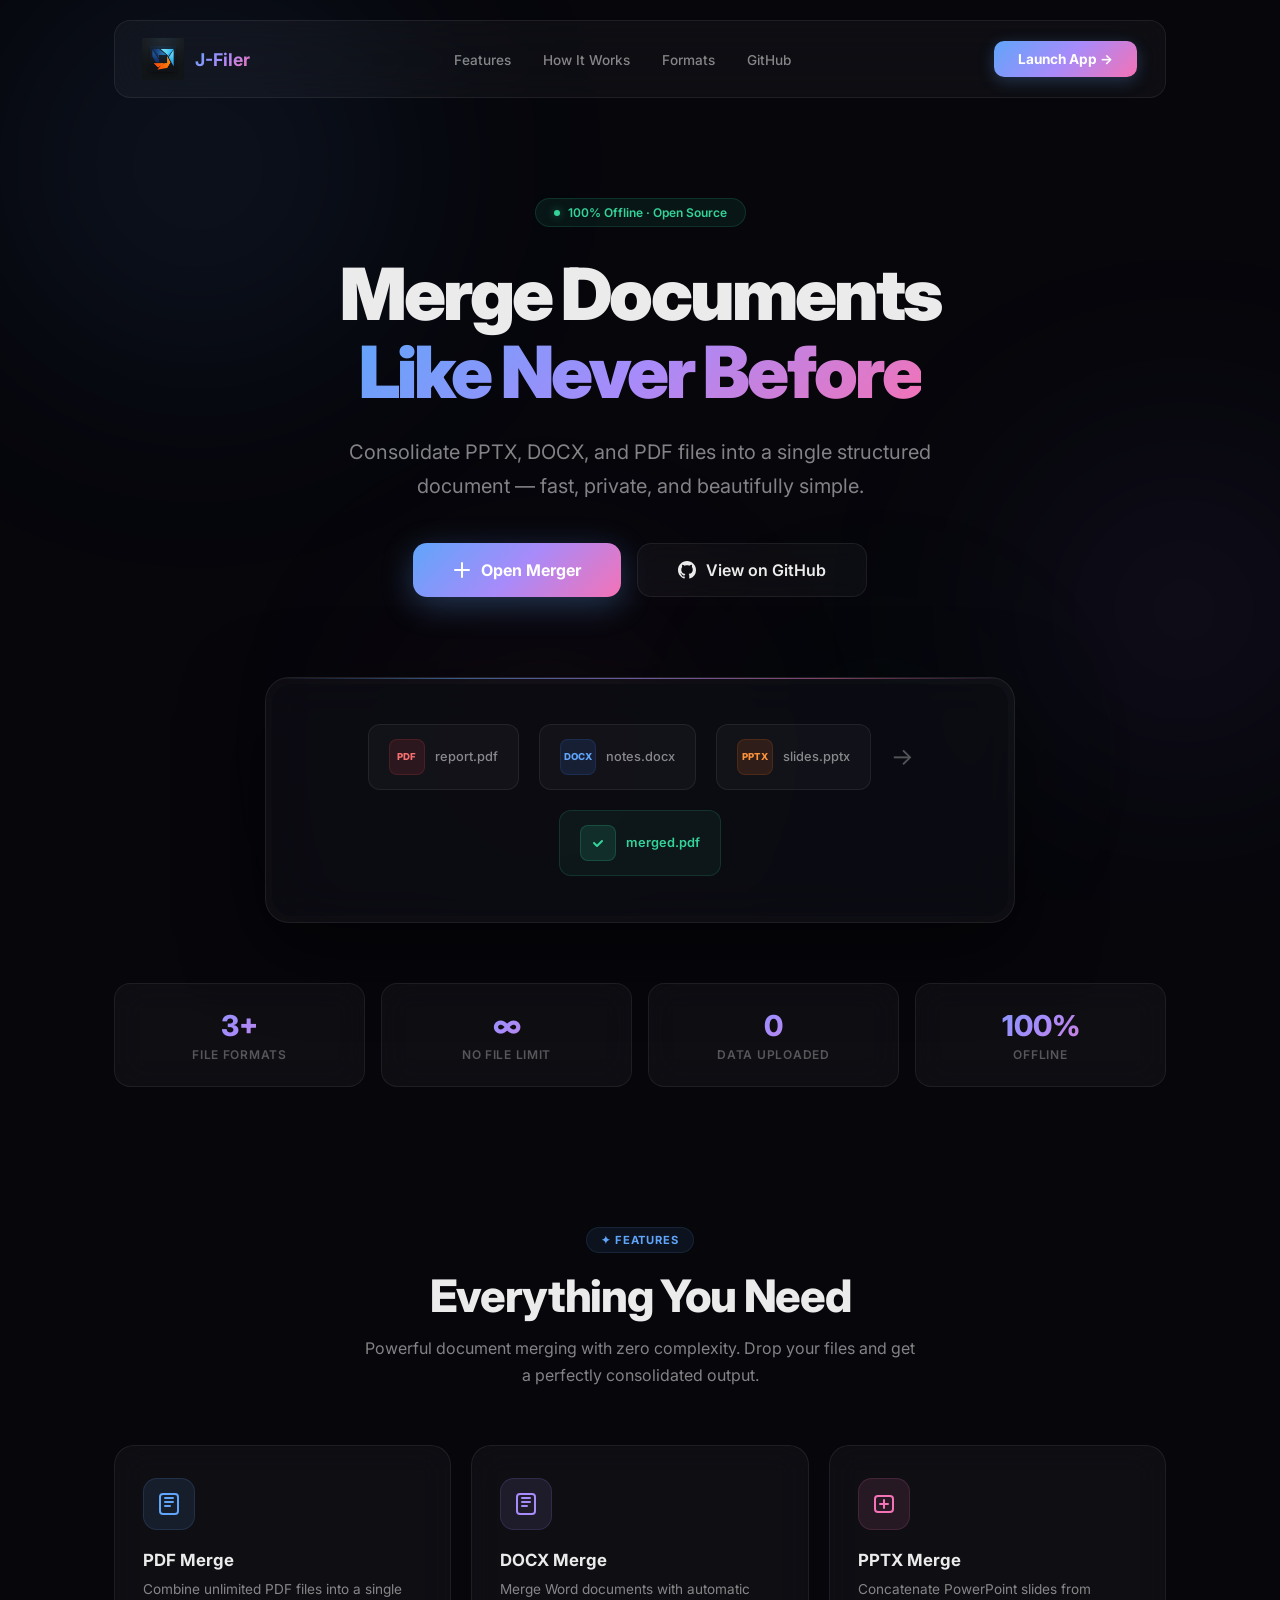
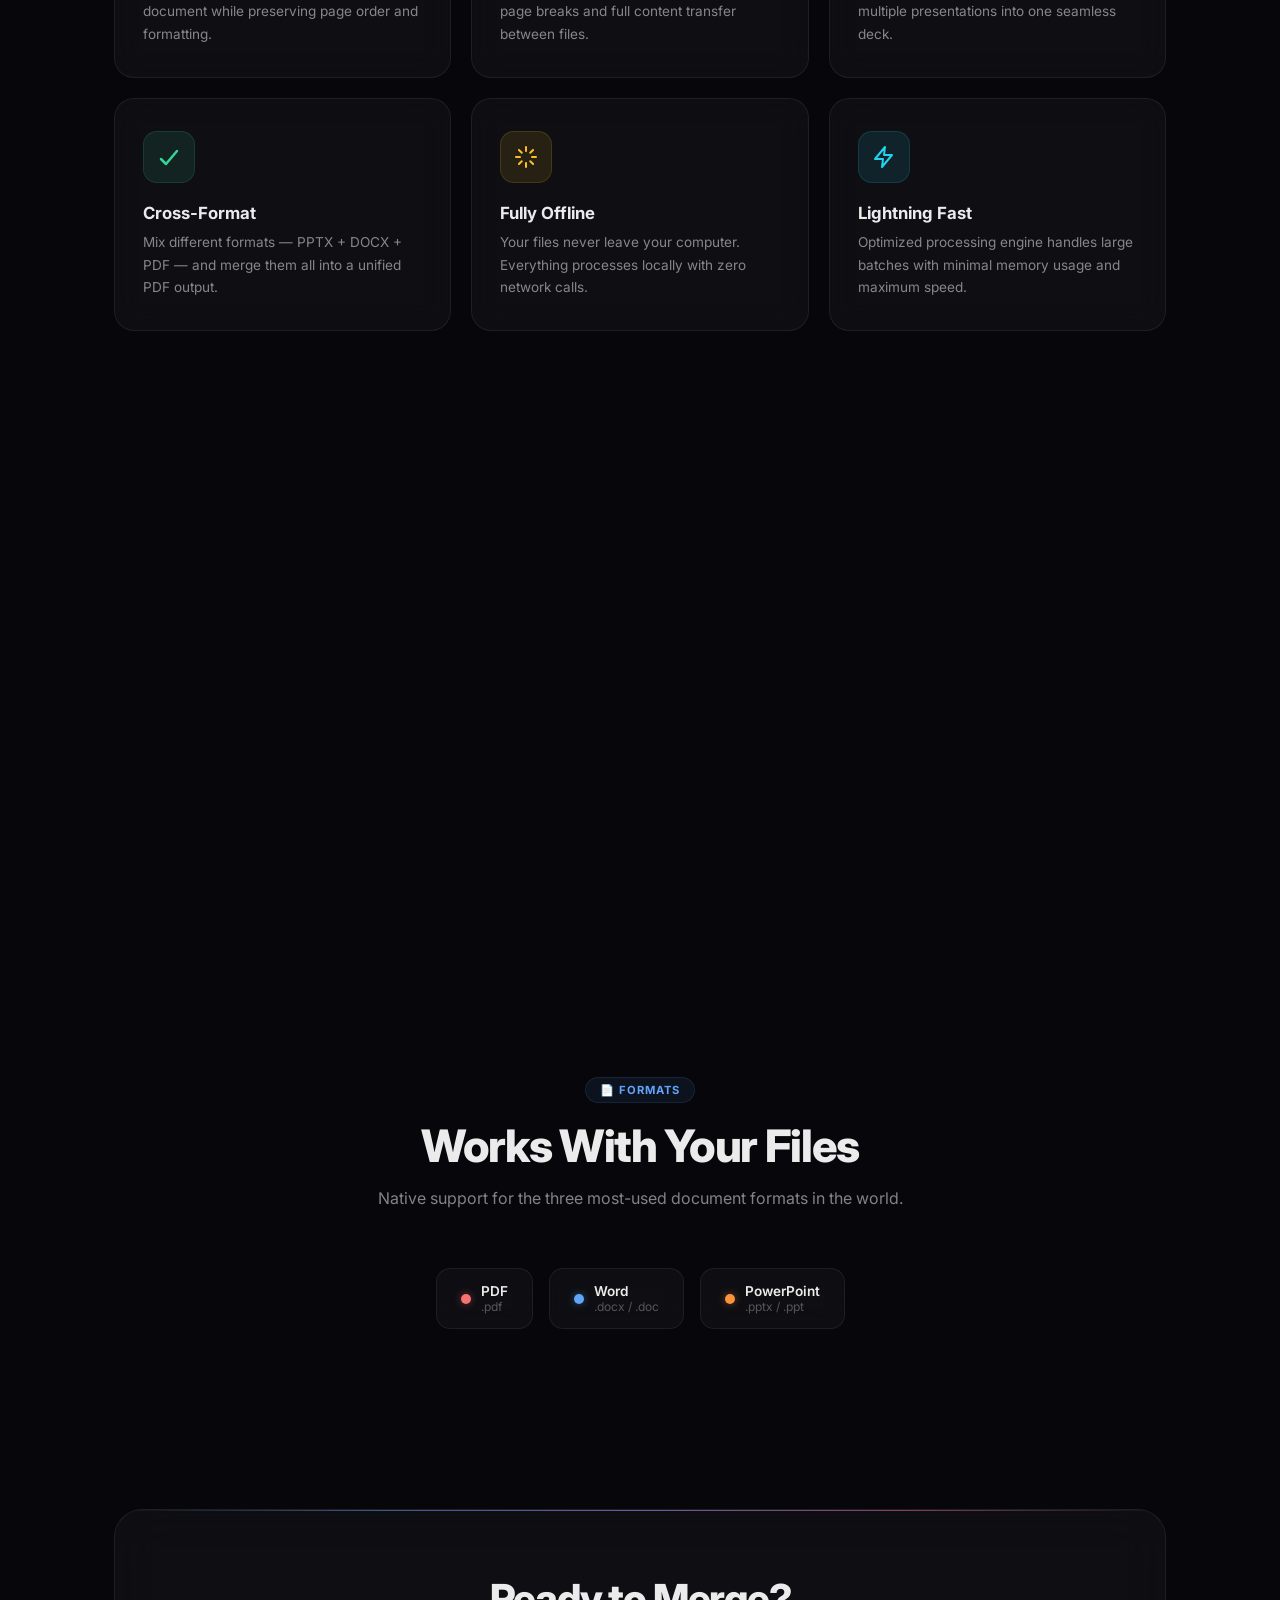
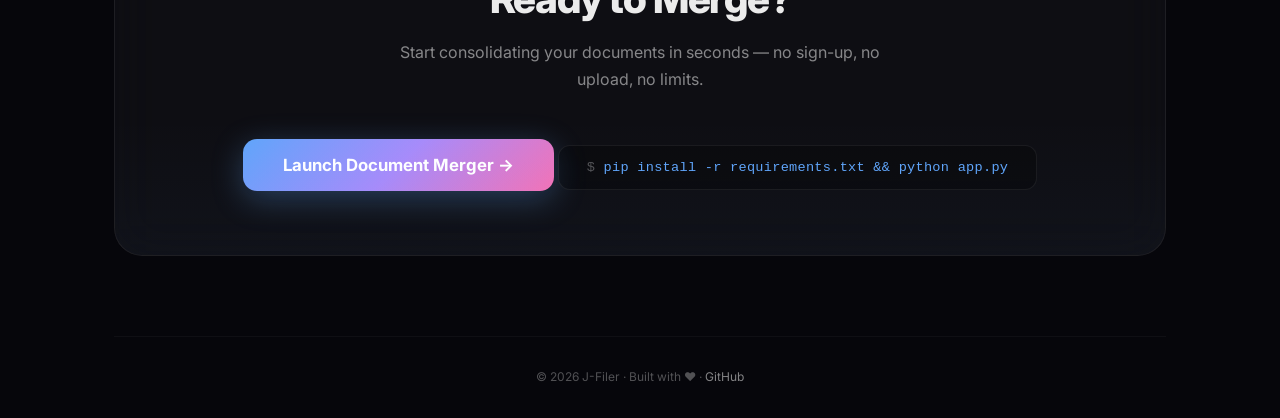
==== templates/landing.html @ 6e86d564 "🚀 Initial release — J-Filer Universal Document Merger - Liquid Glass UI with animated background orb" ====
<!DOCTYPE html>
<html lang="en">

<head>
    <meta charset="UTF-8">
    <meta name="viewport" content="width=device-width, initial-scale=1.0">
    <title>J-Filer — Universal Document Merger</title>
    <meta name="description"
        content="Merge PPTX, DOCX, and PDF files into one — offline, fast, and beautiful. The ultimate document consolidation tool.">
    <link rel="preconnect" href="https://fonts.googleapis.com">
    <link rel="preconnect" href="https://fonts.gstatic.com" crossorigin>
    <link href="https://fonts.googleapis.com/css2?family=Inter:wght@300;400;500;600;700;800;900&display=swap"
        rel="stylesheet">
    <style>
        /* ═══ Reset ═══ */
        *,
        *::before,
        *::after {
            margin: 0;
            padding: 0;
            box-sizing: border-box;
        }

        :root {
            --bg: #06060b;
            --glass: rgba(255, 255, 255, 0.035);
            --glass-hover: rgba(255, 255, 255, 0.06);
            --border: rgba(255, 255, 255, 0.07);
            --border-hover: rgba(255, 255, 255, 0.14);
            --text: rgba(255, 255, 255, 0.92);
            --text-dim: rgba(255, 255, 255, 0.5);
            --text-muted: rgba(255, 255, 255, 0.3);
            --blue: #60a5fa;
            --violet: #a78bfa;
            --pink: #f472b6;
            --emerald: #34d399;
            --grad: linear-gradient(135deg, #60a5fa 0%, #a78bfa 50%, #f472b6 100%);
            --grad-emerald: linear-gradient(135deg, #34d399 0%, #60a5fa 100%);
            --radius: 20px;
            --blur: 24px;
            --ease: cubic-bezier(0.4, 0, 0.2, 1);
            --spring: cubic-bezier(0.34, 1.56, 0.64, 1);
        }

        html {
            font-size: 16px;
            scroll-behavior: smooth;
        }

        body {
            font-family: 'Inter', -apple-system, BlinkMacSystemFont, 'Segoe UI', sans-serif;
            background: var(--bg);
            color: var(--text);
            overflow-x: hidden;
            -webkit-font-smoothing: antialiased;
        }

        ::selection {
            background: rgba(167, 139, 250, 0.3);
        }

        /* ═══ Background ═══ */
        .bg-scene {
            position: fixed;
            inset: 0;
            z-index: 0;
            pointer-events: none;
            overflow: hidden;
        }

        .orb {
            position: absolute;
            border-radius: 50%;
            filter: blur(120px);
            opacity: 0.35;
            will-change: transform;
        }

        .orb-1 {
            width: 600px;
            height: 600px;
            background: radial-gradient(circle, rgba(96, 165, 250, 0.4), transparent 70%);
            top: -15%;
            left: -8%;
            animation: oFloat1 22s ease-in-out infinite;
        }

        .orb-2 {
            width: 500px;
            height: 500px;
            background: radial-gradient(circle, rgba(167, 139, 250, 0.35), transparent 70%);
            top: 40%;
            right: -12%;
            animation: oFloat2 28s ease-in-out infinite;
        }

        .orb-3 {
            width: 450px;
            height: 450px;
            background: radial-gradient(circle, rgba(244, 114, 182, 0.25), transparent 70%);
            bottom: -8%;
            left: 25%;
            animation: oFloat3 24s ease-in-out infinite;
        }

        .orb-4 {
            width: 350px;
            height: 350px;
            background: radial-gradient(circle, rgba(52, 211, 153, 0.2), transparent 70%);
            top: 65%;
            left: 55%;
            animation: oFloat4 20s ease-in-out infinite;
        }

        @keyframes oFloat1 {

            0%,
            100% {
                transform: translate(0, 0) scale(1)
            }

            50% {
                transform: translate(80px, 60px) scale(1.15)
            }
        }

        @keyframes oFloat2 {

            0%,
            100% {
                transform: translate(0, 0) scale(1)
            }

            50% {
                transform: translate(-60px, -50px) scale(1.1)
            }
        }

        @keyframes oFloat3 {

            0%,
            100% {
                transform: translate(0, 0) scale(1)
            }

            50% {
                transform: translate(70px, -40px) scale(1.1)
            }
        }

        @keyframes oFloat4 {

            0%,
            100% {
                transform: translate(0, 0) scale(1)
            }

            33% {
                transform: translate(-40px, 60px) scale(1.15)
            }

            66% {
                transform: translate(50px, -30px) scale(0.9)
            }
        }

        /* ═══ Layout ═══ */
        .wrapper {
            position: relative;
            z-index: 1;
            max-width: 1100px;
            margin: 0 auto;
            padding: 0 24px;
        }

        /* ═══ Nav ═══ */
        nav {
            display: flex;
            align-items: center;
            justify-content: space-between;
            padding: 18px 28px;
            margin: 20px 0 0;
            background: var(--glass);
            border: 1px solid var(--border);
            border-radius: 16px;
            backdrop-filter: blur(var(--blur));
            -webkit-backdrop-filter: blur(var(--blur));
            animation: slideDown 0.6s var(--spring);
        }

        .nav-logo {
            display: flex;
            align-items: center;
            gap: 12px;
            text-decoration: none;
        }

        .nav-logo-icon {
            width: 40px;
            height: 40px;
            display: flex;
            align-items: center;
            justify-content: center;
        }

        .nav-brand {
            font-size: 1.1rem;
            font-weight: 700;
            background: var(--grad);
            -webkit-background-clip: text;
            -webkit-text-fill-color: transparent;
        }

        .nav-links {
            display: flex;
            gap: 32px;
            list-style: none;
        }

        .nav-links a {
            text-decoration: none;
            color: var(--text-dim);
            font-size: 0.85rem;
            font-weight: 500;
            transition: color 0.2s;
        }

        .nav-links a:hover {
            color: var(--text);
        }

        .nav-cta {
            padding: 10px 24px;
            border: none;
            border-radius: 10px;
            background: var(--grad);
            color: #fff;
            font-family: inherit;
            font-size: 0.85rem;
            font-weight: 700;
            cursor: pointer;
            text-decoration: none;
            transition: transform 0.3s var(--spring), box-shadow 0.3s;
            box-shadow: 0 4px 16px rgba(96, 165, 250, 0.25);
        }

        .nav-cta:hover {
            transform: translateY(-2px);
            box-shadow: 0 8px 24px rgba(96, 165, 250, 0.4);
        }

        /* ═══ Hero ═══ */
        .hero {
            text-align: center;
            padding: 100px 0 80px;
            animation: fadeUp 0.8s var(--spring) 0.2s backwards;
        }

        .hero-badge {
            display: inline-flex;
            align-items: center;
            gap: 8px;
            padding: 6px 18px;
            border-radius: 20px;
            background: rgba(52, 211, 153, 0.08);
            border: 1px solid rgba(52, 211, 153, 0.15);
            font-size: 0.75rem;
            font-weight: 600;
            color: var(--emerald);
            margin-bottom: 28px;
        }

        .hero-badge-dot {
            width: 6px;
            height: 6px;
            border-radius: 50%;
            background: var(--emerald);
            box-shadow: 0 0 8px rgba(52, 211, 153, 0.5);
            animation: pulse 2s infinite;
        }

        @keyframes pulse {

            0%,
            100% {
                opacity: 1
            }

            50% {
                opacity: 0.4
            }
        }

        .hero h1 {
            font-size: clamp(2.5rem, 6vw, 4.5rem);
            font-weight: 900;
            letter-spacing: -0.04em;
            line-height: 1.08;
            margin-bottom: 24px;
        }

        .hero h1 .grad {
            background: var(--grad);
            -webkit-background-clip: text;
            -webkit-text-fill-color: transparent;
        }

        .hero-sub {
            font-size: clamp(1rem, 2vw, 1.25rem);
            color: var(--text-dim);
            max-width: 600px;
            margin: 0 auto 40px;
            line-height: 1.7;
            font-weight: 400;
        }

        .hero-actions {
            display: flex;
            gap: 16px;
            justify-content: center;
            flex-wrap: wrap;
        }

        .btn-primary {
            padding: 16px 40px;
            border: none;
            border-radius: 14px;
            background: var(--grad);
            color: #fff;
            font-family: inherit;
            font-size: 1rem;
            font-weight: 700;
            cursor: pointer;
            text-decoration: none;
            display: inline-flex;
            align-items: center;
            gap: 10px;
            transition: transform 0.3s var(--spring), box-shadow 0.3s;
            box-shadow: 0 8px 32px rgba(96, 165, 250, 0.3);
        }

        .btn-primary:hover {
            transform: translateY(-3px) scale(1.02);
            box-shadow: 0 12px 40px rgba(96, 165, 250, 0.45);
        }

        .btn-secondary {
            padding: 16px 40px;
            border: 1px solid var(--border);
            border-radius: 14px;
            background: var(--glass);
            color: var(--text);
            font-family: inherit;
            font-size: 1rem;
            font-weight: 600;
            cursor: pointer;
            text-decoration: none;
            display: inline-flex;
            align-items: center;
            gap: 10px;
            backdrop-filter: blur(12px);
            -webkit-backdrop-filter: blur(12px);
            transition: all 0.3s var(--ease);
        }

        .btn-secondary:hover {
            background: var(--glass-hover);
            border-color: var(--border-hover);
            transform: translateY(-2px);
        }

        /* ═══ Hero Visual ═══ */
        .hero-visual {
            margin: 0 auto;
            max-width: 750px;
            background: var(--glass);
            border: 1px solid var(--border);
            border-radius: 24px;
            backdrop-filter: blur(var(--blur));
            padding: 6px;
            box-shadow: 0 24px 80px rgba(0, 0, 0, 0.5);
            position: relative;
            overflow: hidden;
            animation: fadeUp 0.8s var(--spring) 0.5s backwards;
        }

        .hero-visual::before {
            content: '';
            position: absolute;
            top: 0;
            left: 0;
            right: 0;
            height: 1px;
            background: linear-gradient(90deg, transparent, rgba(96, 165, 250, 0.5), rgba(167, 139, 250, 0.6), rgba(244, 114, 182, 0.5), transparent);
        }

        .hero-visual-inner {
            background: rgba(10, 10, 18, 0.8);
            border-radius: 20px;
            padding: 40px 32px;
            display: flex;
            align-items: center;
            justify-content: center;
            gap: 20px;
            flex-wrap: wrap;
        }

        .mock-file {
            display: flex;
            align-items: center;
            gap: 10px;
            padding: 14px 20px;
            background: rgba(255, 255, 255, 0.03);
            border: 1px solid var(--border);
            border-radius: 12px;
            animation: floatFile 4s ease-in-out infinite;
        }

        .mock-file:nth-child(2) {
            animation-delay: 0.5s;
        }

        .mock-file:nth-child(3) {
            animation-delay: 1s;
        }

        @keyframes floatFile {

            0%,
            100% {
                transform: translateY(0)
            }

            50% {
                transform: translateY(-8px)
            }
        }

        .mock-file-icon {
            width: 36px;
            height: 36px;
            border-radius: 8px;
            display: flex;
            align-items: center;
            justify-content: center;
            font-size: 0.6rem;
            font-weight: 800;
            text-transform: uppercase;
        }

        .mock-file-icon.pdf {
            background: rgba(239, 68, 68, 0.12);
            color: #f87171;
            border: 1px solid rgba(239, 68, 68, 0.15);
        }

        .mock-file-icon.docx {
            background: rgba(59, 130, 246, 0.12);
            color: #60a5fa;
            border: 1px solid rgba(59, 130, 246, 0.15);
        }

        .mock-file-icon.pptx {
            background: rgba(249, 115, 22, 0.12);
            color: #fb923c;
            border: 1px solid rgba(249, 115, 22, 0.15);
        }

        .mock-file-name {
            font-size: 0.8rem;
            font-weight: 500;
            color: var(--text-dim);
        }

        .mock-arrow {
            font-size: 1.5rem;
            color: var(--text-muted);
            animation: arrowPulse 2s ease-in-out infinite;
        }

        @keyframes arrowPulse {

            0%,
            100% {
                opacity: 0.3;
                transform: translateX(0)
            }

            50% {
                opacity: 0.8;
                transform: translateX(4px)
            }
        }

        .mock-result {
            display: flex;
            align-items: center;
            gap: 10px;
            padding: 14px 20px;
            background: rgba(52, 211, 153, 0.06);
            border: 1px solid rgba(52, 211, 153, 0.15);
            border-radius: 12px;
        }

        .mock-result-icon {
            width: 36px;
            height: 36px;
            border-radius: 8px;
            display: flex;
            align-items: center;
            justify-content: center;
            background: rgba(52, 211, 153, 0.12);
            border: 1px solid rgba(52, 211, 153, 0.2);
        }

        .mock-result-label {
            font-size: 0.8rem;
            font-weight: 600;
            color: var(--emerald);
        }

        /* ═══ Stats ═══ */
        .stats {
            display: grid;
            grid-template-columns: repeat(4, 1fr);
            gap: 16px;
            padding: 60px 0;
            animation: fadeUp 0.8s var(--spring) 0.7s backwards;
        }

        .stat {
            text-align: center;
            padding: 24px 16px;
            background: var(--glass);
            border: 1px solid var(--border);
            border-radius: 16px;
            backdrop-filter: blur(16px);
            transition: all 0.3s var(--ease);
        }

        .stat:hover {
            border-color: var(--border-hover);
            transform: translateY(-4px);
            box-shadow: 0 12px 40px rgba(0, 0, 0, 0.3);
        }

        .stat-value {
            font-size: 1.8rem;
            font-weight: 800;
            background: var(--grad);
            -webkit-background-clip: text;
            -webkit-text-fill-color: transparent;
        }

        .stat-label {
            font-size: 0.75rem;
            color: var(--text-muted);
            margin-top: 4px;
            text-transform: uppercase;
            letter-spacing: 0.06em;
            font-weight: 600;
        }

        /* ═══ Features ═══ */
        .section {
            padding: 80px 0;
        }

        .section-tag {
            display: inline-flex;
            align-items: center;
            gap: 6px;
            padding: 5px 14px;
            border-radius: 16px;
            background: rgba(96, 165, 250, 0.08);
            border: 1px solid rgba(96, 165, 250, 0.12);
            font-size: 0.7rem;
            font-weight: 700;
            color: var(--blue);
            text-transform: uppercase;
            letter-spacing: 0.08em;
            margin-bottom: 16px;
        }

        .section-title {
            font-size: clamp(1.8rem, 4vw, 2.8rem);
            font-weight: 800;
            letter-spacing: -0.03em;
            margin-bottom: 12px;
        }

        .section-sub {
            font-size: 1rem;
            color: var(--text-dim);
            max-width: 550px;
            line-height: 1.7;
        }

        .section-header {
            text-align: center;
            margin-bottom: 56px;
        }

        .section-header .section-sub {
            margin: 0 auto;
        }

        .features-grid {
            display: grid;
            grid-template-columns: repeat(3, 1fr);
            gap: 20px;
        }

        .feature-card {
            padding: 32px 28px;
            background: var(--glass);
            border: 1px solid var(--border);
            border-radius: var(--radius);
            backdrop-filter: blur(16px);
            transition: all 0.4s var(--ease);
            position: relative;
            overflow: hidden;
        }

        .feature-card::before {
            content: '';
            position: absolute;
            top: 0;
            left: 0;
            right: 0;
            height: 1px;
            background: linear-gradient(90deg, transparent, rgba(96, 165, 250, 0.3), rgba(167, 139, 250, 0.4), transparent);
            opacity: 0;
            transition: opacity 0.3s;
        }

        .feature-card:hover::before {
            opacity: 1;
        }

        .feature-card:hover {
            border-color: var(--border-hover);
            transform: translateY(-6px);
            box-shadow: 0 16px 48px rgba(0, 0, 0, 0.35);
        }

        .feature-icon {
            width: 52px;
            height: 52px;
            border-radius: 14px;
            display: flex;
            align-items: center;
            justify-content: center;
            margin-bottom: 20px;
            border: 1px solid;
            font-size: 1.2rem;
        }

        .feature-icon.blue {
            background: rgba(96, 165, 250, 0.1);
            border-color: rgba(96, 165, 250, 0.15);
            color: var(--blue);
        }

        .feature-icon.violet {
            background: rgba(167, 139, 250, 0.1);
            border-color: rgba(167, 139, 250, 0.15);
            color: var(--violet);
        }

        .feature-icon.pink {
            background: rgba(244, 114, 182, 0.1);
            border-color: rgba(244, 114, 182, 0.15);
            color: var(--pink);
        }

        .feature-icon.emerald {
            background: rgba(52, 211, 153, 0.1);
            border-color: rgba(52, 211, 153, 0.15);
            color: var(--emerald);
        }

        .feature-icon.amber {
            background: rgba(251, 191, 36, 0.1);
            border-color: rgba(251, 191, 36, 0.15);
            color: #fbbf24;
        }

        .feature-icon.cyan {
            background: rgba(34, 211, 238, 0.1);
            border-color: rgba(34, 211, 238, 0.15);
            color: #22d3ee;
        }

        .feature-title {
            font-size: 1.05rem;
            font-weight: 700;
            margin-bottom: 8px;
        }

        .feature-desc {
            font-size: 0.85rem;
            color: var(--text-dim);
            line-height: 1.65;
        }

        /* ═══ How It Works ═══ */
        .steps {
            display: grid;
            grid-template-columns: repeat(3, 1fr);
            gap: 24px;
            counter-reset: step;
        }

        .step {
            padding: 36px 28px;
            background: var(--glass);
            border: 1px solid var(--border);
            border-radius: var(--radius);
            backdrop-filter: blur(16px);
            position: relative;
            transition: all 0.4s var(--ease);
        }

        .step:hover {
            border-color: var(--border-hover);
            transform: translateY(-4px);
            box-shadow: 0 16px 48px rgba(0, 0, 0, 0.35);
        }

        .step-num {
            counter-increment: step;
            font-size: 3rem;
            font-weight: 900;
            background: var(--grad);
            -webkit-background-clip: text;
            -webkit-text-fill-color: transparent;
            opacity: 0.2;
            line-height: 1;
            margin-bottom: 16px;
        }

        .step-num::before {
            content: counter(step, decimal-leading-zero);
        }

        .step-title {
            font-size: 1.1rem;
            font-weight: 700;
            margin-bottom: 8px;
        }

        .step-desc {
            font-size: 0.85rem;
            color: var(--text-dim);
            line-height: 1.65;
        }

        /* ═══ Formats ═══ */
        .formats-row {
            display: flex;
            justify-content: center;
            gap: 16px;
            flex-wrap: wrap;
            margin-top: 40px;
        }

        .format-pill {
            display: flex;
            align-items: center;
            gap: 10px;
            padding: 14px 24px;
            background: var(--glass);
            border: 1px solid var(--border);
            border-radius: 14px;
            backdrop-filter: blur(12px);
            transition: all 0.3s var(--ease);
        }

        .format-pill:hover {
            border-color: var(--border-hover);
            transform: translateY(-3px);
        }

        .format-dot {
            width: 10px;
            height: 10px;
            border-radius: 50%;
        }

        .format-dot.pdf {
            background: #f87171;
            box-shadow: 0 0 8px rgba(248, 113, 113, 0.4);
        }

        .format-dot.docx {
            background: #60a5fa;
            box-shadow: 0 0 8px rgba(96, 165, 250, 0.4);
        }

        .format-dot.pptx {
            background: #fb923c;
            box-shadow: 0 0 8px rgba(251, 146, 60, 0.4);
        }

        .format-label {
            font-size: 0.85rem;
            font-weight: 600;
        }

        .format-ext {
            font-size: 0.75rem;
            color: var(--text-muted);
        }

        /* ═══ CTA ═══ */
        .cta-section {
            text-align: center;
            padding: 100px 0 80px;
        }

        .cta-card {
            padding: 64px 48px;
            background: var(--glass);
            border: 1px solid var(--border);
            border-radius: 28px;
            backdrop-filter: blur(var(--blur));
            position: relative;
            overflow: hidden;
        }

        .cta-card::before {
            content: '';
            position: absolute;
            top: 0;
            left: 0;
            right: 0;
            height: 1px;
            background: linear-gradient(90deg, transparent, rgba(96, 165, 250, 0.5), rgba(167, 139, 250, 0.6), rgba(244, 114, 182, 0.5), transparent);
        }

        .cta-card::after {
            content: '';
            position: absolute;
            bottom: 0;
            left: 0;
            right: 0;
            height: 40%;
            background: linear-gradient(0deg, rgba(96, 165, 250, 0.03), transparent);
            pointer-events: none;
        }

        .cta-title {
            font-size: clamp(1.5rem, 3.5vw, 2.5rem);
            font-weight: 800;
            letter-spacing: -0.03em;
            margin-bottom: 16px;
        }

        .cta-sub {
            font-size: 1rem;
            color: var(--text-dim);
            max-width: 480px;
            margin: 0 auto 32px;
            line-height: 1.7;
        }

        .cta-code {
            display: inline-block;
            padding: 14px 28px;
            background: rgba(0, 0, 0, 0.3);
            border: 1px solid var(--border);
            border-radius: 12px;
            margin-top: 20px;
            font-family: 'SF Mono', 'Cascadia Code', monospace;
            font-size: 0.85rem;
            color: var(--blue);
            letter-spacing: 0.02em;
        }

        .cta-code span {
            color: var(--text-muted);
        }

        /* ═══ Footer ═══ */
        footer {
            padding: 32px 0;
            text-align: center;
            border-top: 1px solid rgba(255, 255, 255, 0.04);
        }

        footer p {
            font-size: 0.75rem;
            color: var(--text-muted);
        }

        footer a {
            color: var(--text-dim);
            text-decoration: none;
        }

        footer a:hover {
            color: var(--text);
        }

        /* ═══ Animations ═══ */
        @keyframes slideDown {
            from {
                opacity: 0;
                transform: translateY(-20px)
            }

            to {
                opacity: 1;
                transform: translateY(0)
            }
        }

        @keyframes fadeUp {
            from {
                opacity: 0;
                transform: translateY(24px)
            }

            to {
                opacity: 1;
                transform: translateY(0)
            }
        }

        .reveal {
            opacity: 0;
            transform: translateY(32px);
            transition: opacity 0.7s var(--ease), transform 0.7s var(--spring);
        }

        .reveal.visible {
            opacity: 1;
            transform: translateY(0);
        }

        /* ═══ Responsive ═══ */
        @media (max-width:900px) {

            .features-grid,
            .steps {
                grid-template-columns: 1fr 1fr;
            }

            .stats {
                grid-template-columns: repeat(2, 1fr);
            }
        }

        @media (max-width:600px) {

            .features-grid,
            .steps,
            .stats {
                grid-template-columns: 1fr;
            }

            nav {
                flex-direction: column;
                gap: 16px;
            }

            .nav-links {
                gap: 20px;
            }

            .hero {
                padding: 60px 0 40px;
            }

            .hero-visual-inner {
                flex-direction: column;
            }

            .cta-card {
                padding: 40px 24px;
            }
        }
    </style>
</head>

<body>

    <div class="bg-scene" aria-hidden="true">
        <div class="orb orb-1"></div>
        <div class="orb orb-2"></div>
        <div class="orb orb-3"></div>
        <div class="orb orb-4"></div>
    </div>

    <div class="wrapper">

        <!-- NAV -->
        <nav>
            <a href="#" class="nav-logo">
                <div class="nav-logo-icon">
                    <img src="/static/logo.png" alt="J-Filer" width="42" height="42"
                        style="mix-blend-mode: screen; object-fit: contain;">
                </div>
                <span class="nav-brand">J-Filer</span>
            </a>
            <ul class="nav-links">
                <li><a href="#features">Features</a></li>
                <li><a href="#how-it-works">How It Works</a></li>
                <li><a href="#formats">Formats</a></li>
                <li><a href="https://github.com/AICraftAlchemy/J-Filer" target="_blank">GitHub</a></li>
            </ul>
            <a href="/app" class="nav-cta">Launch App →</a>
        </nav>

        <!-- HERO -->
        <section class="hero">
            <div class="hero-badge"><span class="hero-badge-dot"></span> 100% Offline · Open Source</div>
            <h1>Merge Documents<br><span class="grad">Like Never Before</span></h1>
            <p class="hero-sub">Consolidate PPTX, DOCX, and PDF files into a single structured document — fast, private,
                and beautifully simple.</p>
            <div class="hero-actions">
                <a href="/app" class="btn-primary">
                    <svg width="18" height="18" viewBox="0 0 18 18" fill="none">
                        <path d="M9 2v14M2 9h14" stroke="#fff" stroke-width="2" stroke-linecap="round" />
                    </svg>
                    Open Merger
                </a>
                <a href="https://github.com/AICraftAlchemy/J-Filer" class="btn-secondary" target="_blank">
                    <svg width="18" height="18" viewBox="0 0 24 24" fill="currentColor">
                        <path
                            d="M12 0C5.37 0 0 5.37 0 12c0 5.31 3.435 9.795 8.205 11.385.6.105.825-.255.825-.57 0-.285-.015-1.23-.015-2.235-3.015.555-3.795-.735-4.035-1.41-.135-.345-.72-1.41-1.23-1.695-.42-.225-1.02-.78-.015-.795.945-.015 1.62.87 1.845 1.23 1.08 1.815 2.805 1.305 3.495.99.105-.78.42-1.305.765-1.605-2.67-.3-5.46-1.335-5.46-5.925 0-1.305.465-2.385 1.23-3.225-.12-.3-.54-1.53.12-3.18 0 0 1.005-.315 3.3 1.23.96-.27 1.98-.405 3-.405s2.04.135 3 .405c2.295-1.56 3.3-1.23 3.3-1.23.66 1.65.24 2.88.12 3.18.765.84 1.23 1.905 1.23 3.225 0 4.605-2.805 5.625-5.475 5.925.435.375.81 1.095.81 2.22 0 1.605-.015 2.895-.015 3.3 0 .315.225.69.825.57A12.02 12.02 0 0024 12c0-6.63-5.37-12-12-12z" />
                    </svg>
                    View on GitHub
                </a>
            </div>
        </section>

        <!-- Hero Visual -->
        <div class="hero-visual">
            <div class="hero-visual-inner">
                <div class="mock-file">
                    <div class="mock-file-icon pdf">PDF</div>
                    <div>
                        <div class="mock-file-name">report.pdf</div>
                    </div>
                </div>
                <div class="mock-file">
                    <div class="mock-file-icon docx">DOCX</div>
                    <div>
                        <div class="mock-file-name">notes.docx</div>
                    </div>
                </div>
                <div class="mock-file">
                    <div class="mock-file-icon pptx">PPTX</div>
                    <div>
                        <div class="mock-file-name">slides.pptx</div>
                    </div>
                </div>
                <div class="mock-arrow">→</div>
                <div class="mock-result">
                    <div class="mock-result-icon">
                        <svg width="18" height="18" viewBox="0 0 18 18" fill="none">
                            <path d="M5 9l3 3 5-5" stroke="#34d399" stroke-width="2" stroke-linecap="round"
                                stroke-linejoin="round" />
                        </svg>
                    </div>
                    <div class="mock-result-label">merged.pdf</div>
                </div>
            </div>
        </div>

        <!-- Stats -->
        <div class="stats">
            <div class="stat">
                <div class="stat-value">3+</div>
                <div class="stat-label">File Formats</div>
            </div>
            <div class="stat">
                <div class="stat-value">∞</div>
                <div class="stat-label">No File Limit</div>
            </div>
            <div class="stat">
                <div class="stat-value">0</div>
                <div class="stat-label">Data Uploaded</div>
            </div>
            <div class="stat">
                <div class="stat-value">100%</div>
                <div class="stat-label">Offline</div>
            </div>
        </div>

        <!-- Features -->
        <section class="section reveal" id="features">
            <div class="section-header">
                <div class="section-tag">✦ Features</div>
                <h2 class="section-title">Everything You Need</h2>
                <p class="section-sub">Powerful document merging with zero complexity. Drop your files and get a
                    perfectly consolidated output.</p>
            </div>
            <div class="features-grid">
                <div class="feature-card">
                    <div class="feature-icon blue">
                        <svg width="24" height="24" viewBox="0 0 24 24" fill="none">
                            <path d="M8 6h8M8 10h8M8 14h5" stroke="currentColor" stroke-width="2"
                                stroke-linecap="round" />
                            <rect x="3" y="2" width="18" height="20" rx="3" stroke="currentColor" stroke-width="2" />
                        </svg>
                    </div>
                    <div class="feature-title">PDF Merge</div>
                    <div class="feature-desc">Combine unlimited PDF files into a single document while preserving page
                        order and formatting.</div>
                </div>
                <div class="feature-card">
                    <div class="feature-icon violet">
                        <svg width="24" height="24" viewBox="0 0 24 24" fill="none">
                            <path d="M8 6h8M8 10h8M8 14h5" stroke="currentColor" stroke-width="2"
                                stroke-linecap="round" />
                            <rect x="3" y="2" width="18" height="20" rx="3" stroke="currentColor" stroke-width="2" />
                        </svg>
                    </div>
                    <div class="feature-title">DOCX Merge</div>
                    <div class="feature-desc">Merge Word documents with automatic page breaks and full content transfer
                        between files.</div>
                </div>
                <div class="feature-card">
                    <div class="feature-icon pink">
                        <svg width="24" height="24" viewBox="0 0 24 24" fill="none">
                            <rect x="3" y="4" width="18" height="16" rx="3" stroke="currentColor" stroke-width="2" />
                            <path d="M8 12h8M12 8v8" stroke="currentColor" stroke-width="2" stroke-linecap="round" />
                        </svg>
                    </div>
                    <div class="feature-title">PPTX Merge</div>
                    <div class="feature-desc">Concatenate PowerPoint slides from multiple presentations into one
                        seamless deck.</div>
                </div>
                <div class="feature-card">
                    <div class="feature-icon emerald">
                        <svg width="24" height="24" viewBox="0 0 24 24" fill="none">
                            <path d="M4 14l5 5L20 6" stroke="currentColor" stroke-width="2.5" stroke-linecap="round"
                                stroke-linejoin="round" />
                        </svg>
                    </div>
                    <div class="feature-title">Cross-Format</div>
                    <div class="feature-desc">Mix different formats — PPTX + DOCX + PDF — and merge them all into a
                        unified PDF output.</div>
                </div>
                <div class="feature-card">
                    <div class="feature-icon amber">
                        <svg width="24" height="24" viewBox="0 0 24 24" fill="none">
                            <path
                                d="M12 2v4M12 18v4M4.93 4.93l2.83 2.83M16.24 16.24l2.83 2.83M2 12h4M18 12h4M4.93 19.07l2.83-2.83M16.24 7.76l2.83-2.83"
                                stroke="currentColor" stroke-width="2" stroke-linecap="round" />
                        </svg>
                    </div>
                    <div class="feature-title">Fully Offline</div>
                    <div class="feature-desc">Your files never leave your computer. Everything processes locally with
                        zero network calls.</div>
                </div>
                <div class="feature-card">
                    <div class="feature-icon cyan">
                        <svg width="24" height="24" viewBox="0 0 24 24" fill="none">
                            <path d="M13 2L3 14h8l-1 8 10-12h-8l1-8z" stroke="currentColor" stroke-width="2"
                                stroke-linecap="round" stroke-linejoin="round" />
                        </svg>
                    </div>
                    <div class="feature-title">Lightning Fast</div>
                    <div class="feature-desc">Optimized processing engine handles large batches with minimal memory
                        usage and maximum speed.</div>
                </div>
            </div>
        </section>

        <!-- How It Works -->
        <section class="section reveal" id="how-it-works">
            <div class="section-header">
                <div class="section-tag">⚙ How It Works</div>
                <h2 class="section-title">Three Simple Steps</h2>
                <p class="section-sub">No configuration needed. Just drop, choose, and merge.</p>
            </div>
            <div class="steps">
                <div class="step">
                    <div class="step-num"></div>
                    <div class="step-title">Drop Your Files</div>
                    <div class="step-desc">Drag and drop any combination of PDF, DOCX, and PPTX files into the merger
                        zone.</div>
                </div>
                <div class="step">
                    <div class="step-num"></div>
                    <div class="step-title">Choose Output Format</div>
                    <div class="step-desc">Select your desired output — PDF, DOCX, or PPTX. Auto-detect picks the best
                        format for you.</div>
                </div>
                <div class="step">
                    <div class="step-num"></div>
                    <div class="step-title">Download Result</div>
                    <div class="step-desc">Click merge and download your perfectly consolidated document in seconds.
                    </div>
                </div>
            </div>
        </section>

        <!-- Supported Formats -->
        <section class="section reveal" id="formats">
            <div class="section-header">
                <div class="section-tag">📄 Formats</div>
                <h2 class="section-title">Works With Your Files</h2>
                <p class="section-sub">Native support for the three most-used document formats in the world.</p>
            </div>
            <div class="formats-row">
                <div class="format-pill">
                    <div class="format-dot pdf"></div>
                    <div>
                        <div class="format-label">PDF</div>
                        <div class="format-ext">.pdf</div>
                    </div>
                </div>
                <div class="format-pill">
                    <div class="format-dot docx"></div>
                    <div>
                        <div class="format-label">Word</div>
                        <div class="format-ext">.docx / .doc</div>
                    </div>
                </div>
                <div class="format-pill">
                    <div class="format-dot pptx"></div>
                    <div>
                        <div class="format-label">PowerPoint</div>
                        <div class="format-ext">.pptx / .ppt</div>
                    </div>
                </div>
            </div>
        </section>

        <!-- CTA -->
        <section class="cta-section reveal">
            <div class="cta-card">
                <h2 class="cta-title">Ready to Merge?</h2>
                <p class="cta-sub">Start consolidating your documents in seconds — no sign-up, no upload, no limits.</p>
                <a href="/app" class="btn-primary" style="font-size:1.05rem;">
                    Launch Document Merger →
                </a>
                <div class="cta-code"><span>$</span> pip install -r requirements.txt && python app.py</div>
            </div>
        </section>

        <!-- Footer -->
        <footer>
            <p>© 2026 J-Filer · Built with ♥ · <a href="https://github.com/AICraftAlchemy/J-Filer"
                    target="_blank">GitHub</a></p>
        </footer>

    </div>

    <script>
        // Scroll reveal animation
        const reveals = document.querySelectorAll('.reveal');
        const observer = new IntersectionObserver((entries) => {
            entries.forEach(e => { if (e.isIntersecting) { e.target.classList.add('visible'); observer.unobserve(e.target); } });
        }, { threshold: 0.12 });
        reveals.forEach(el => observer.observe(el));

        // Smooth scroll for nav links
        document.querySelectorAll('a[href^="#"]').forEach(a => {
            a.addEventListener('click', e => {
                e.preventDefault();
                document.querySelector(a.getAttribute('href'))?.scrollIntoView({ behavior: 'smooth' });
            });
        });
    </script>

</body>

</html>
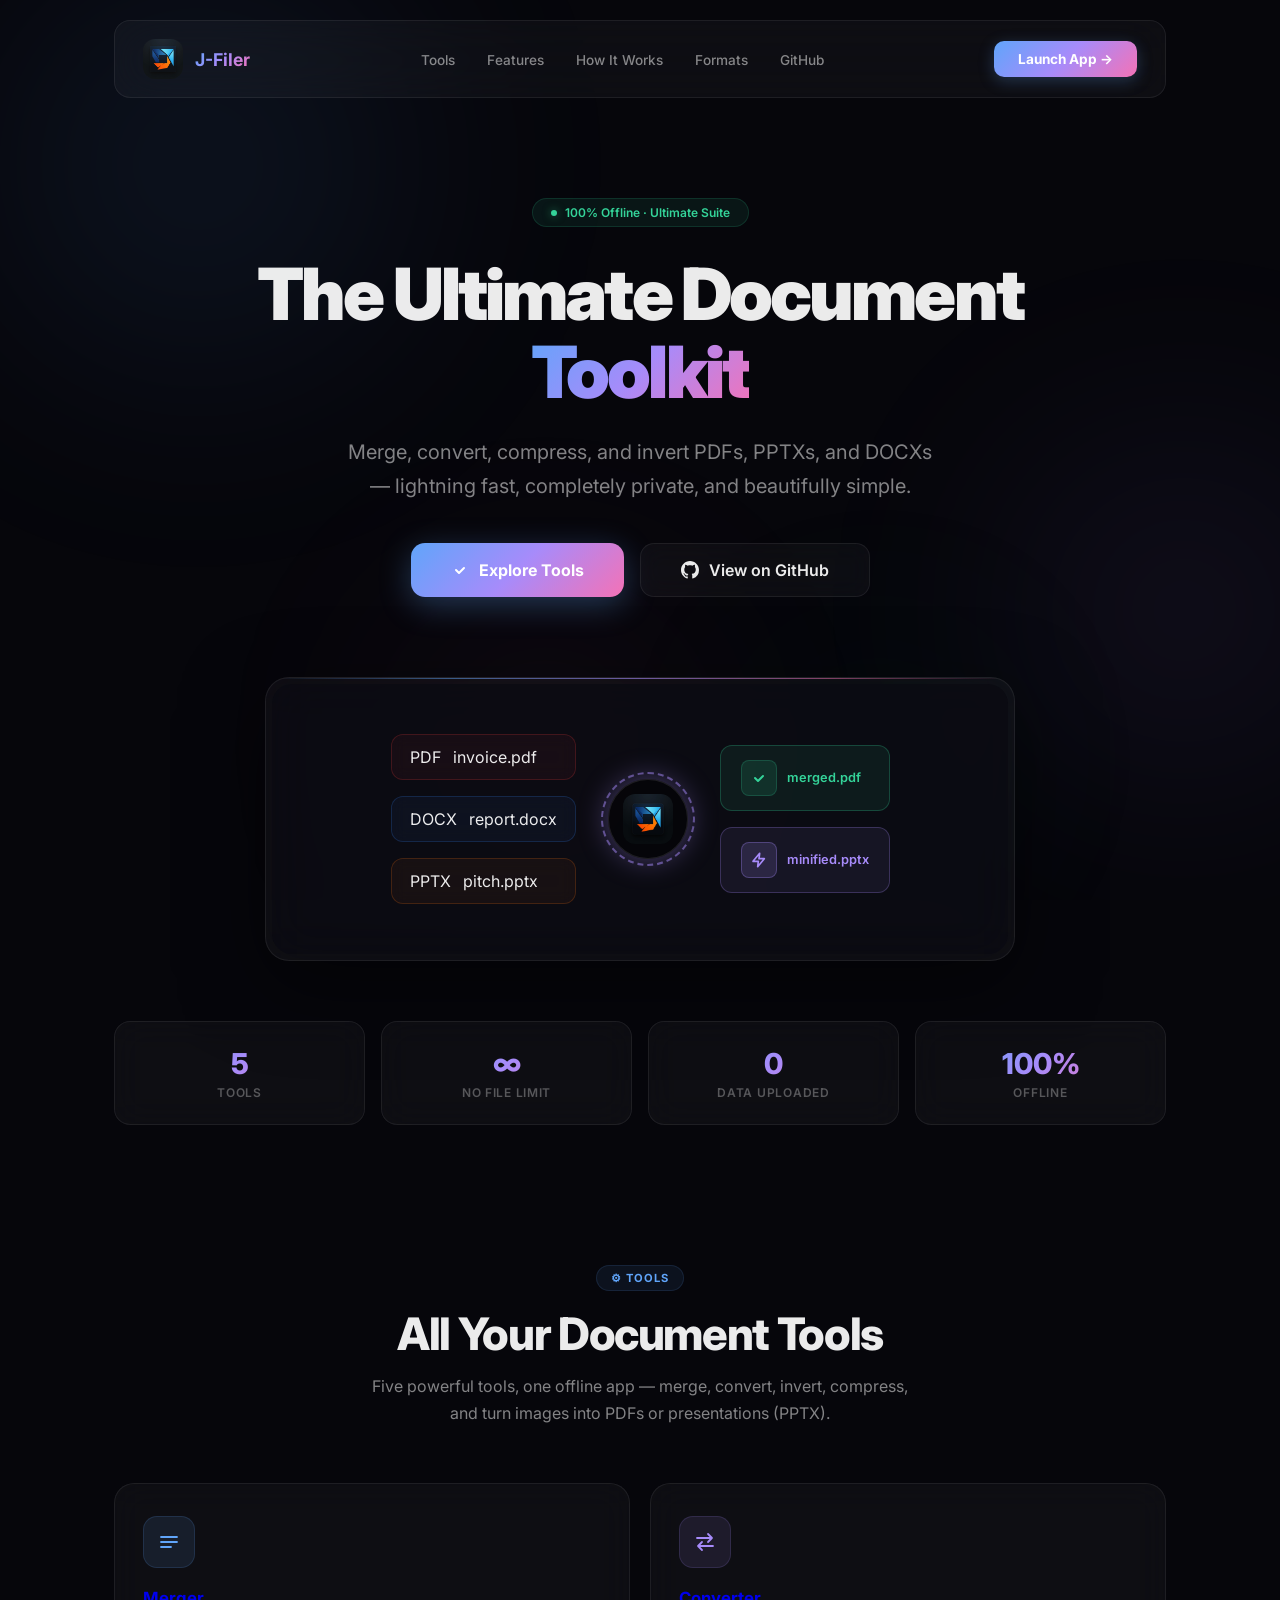
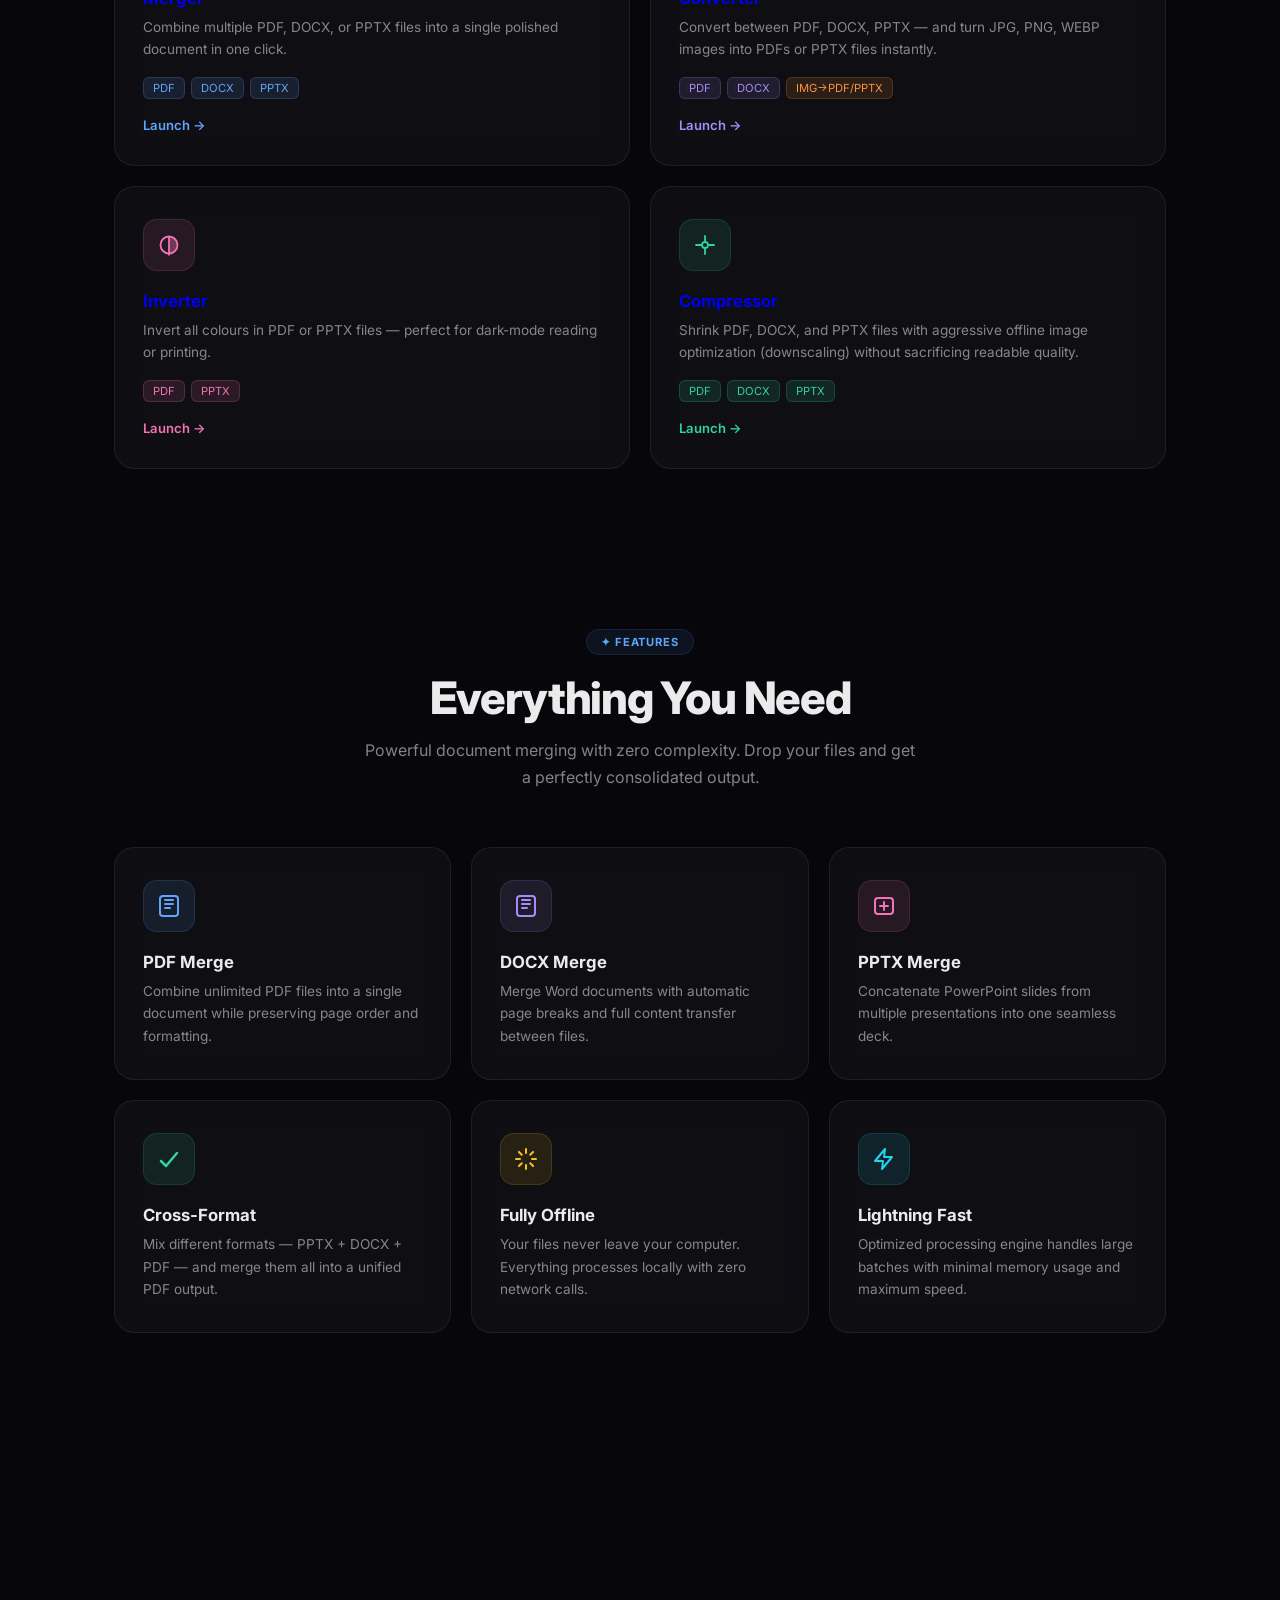
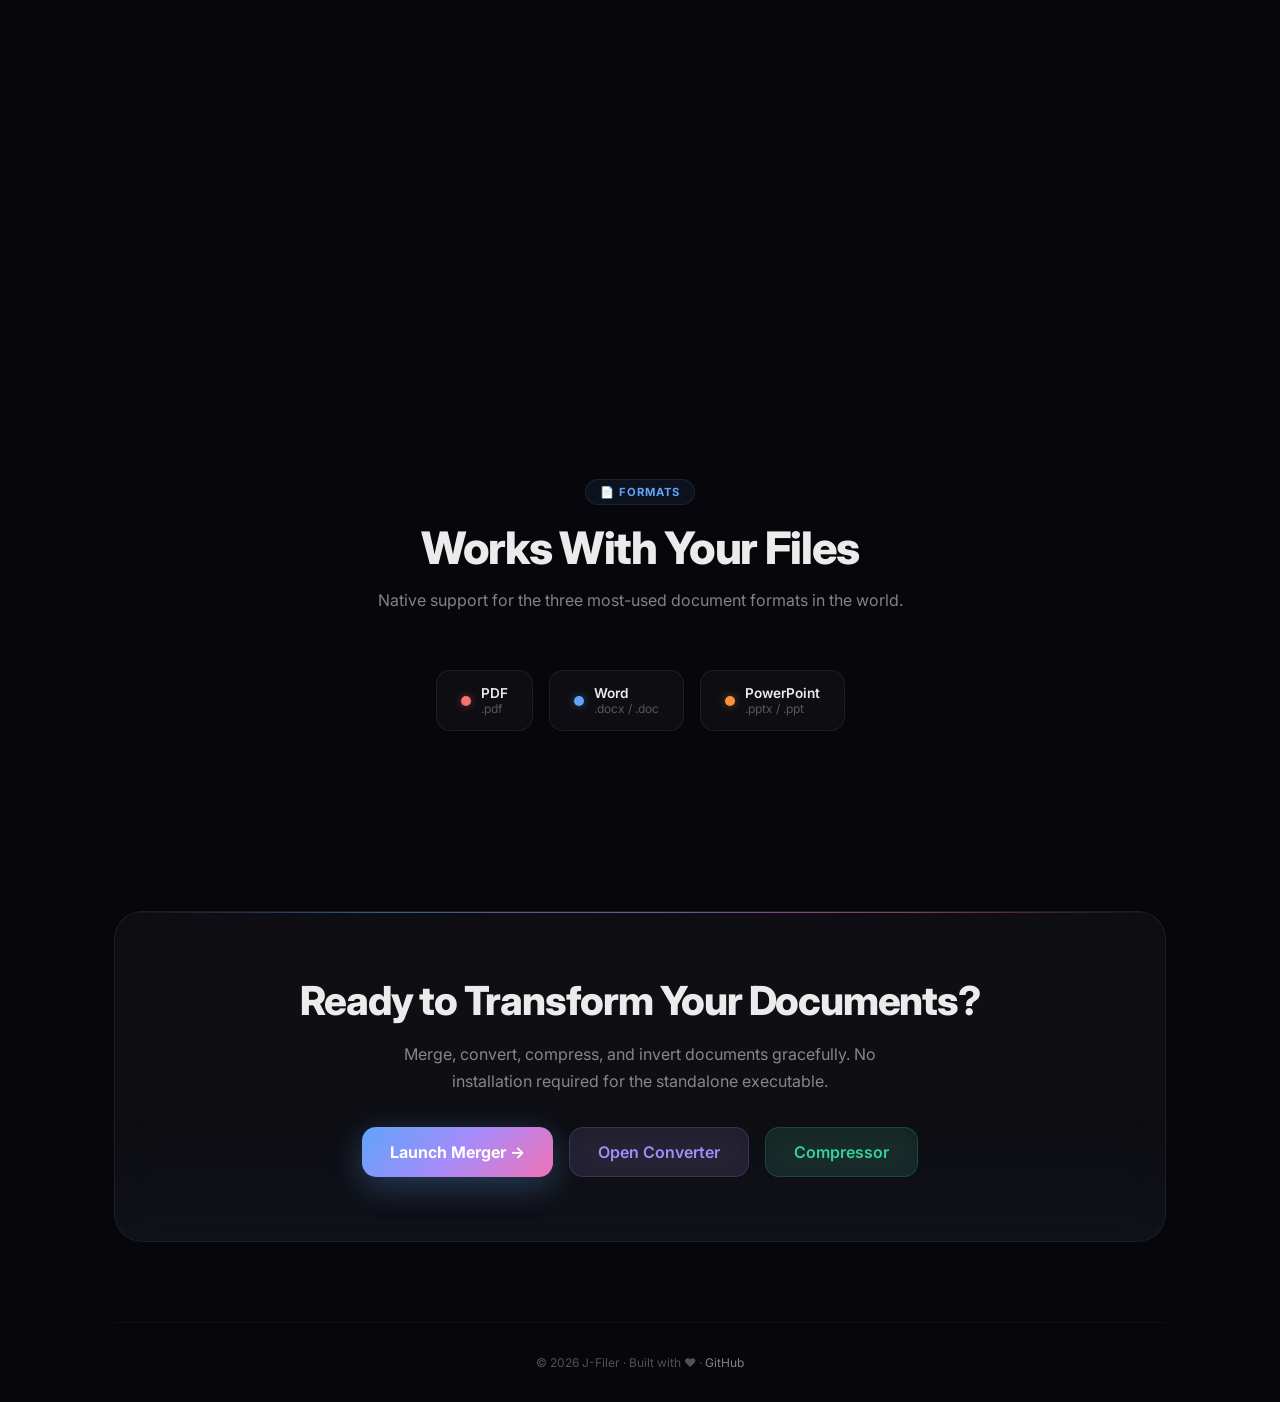
==== commit 70f04b83: "Revamp Landing Page animations, fix logo, update setup" ====
--- a/templates/landing.html
+++ b/templates/landing.html
@@ -201,6 +201,8 @@
             display: flex;
             align-items: center;
             justify-content: center;
+            border-radius: 12px;
+            overflow: hidden;
         }
 
         .nav-brand {
@@ -208,6 +210,7 @@
             font-weight: 700;
             background: var(--grad);
             -webkit-background-clip: text;
+            background-clip: text;
             -webkit-text-fill-color: transparent;
         }
 
@@ -302,6 +305,7 @@
         .hero h1 .grad {
             background: var(--grad);
             -webkit-background-clip: text;
+            background-clip: text;
             -webkit-text-fill-color: transparent;
         }
 
@@ -397,99 +401,86 @@
         .hero-visual-inner {
             background: rgba(10, 10, 18, 0.8);
             border-radius: 20px;
-            padding: 40px 32px;
+            padding: 50px 40px;
             display: flex;
+            flex-direction: column;
             align-items: center;
-            justify-content: center;
-            gap: 20px;
-            flex-wrap: wrap;
+        }
+
+        @keyframes pulseEngine {
+            0% {
+                transform: scale(1);
+                box-shadow: 0 0 20px rgba(167, 139, 250, 0.4);
+            }
+
+            100% {
+                transform: scale(1.05);
+                box-shadow: 0 0 45px rgba(244, 114, 182, 0.6);
+            }
+        }
+
+        @keyframes spinRing {
+            100% {
+                transform: rotate(360deg);
+            }
+        }
+
+        .format-float-1 {
+            animation: floatAlt 4s ease-in-out infinite;
+        }
+
+        .format-float-2 {
+            animation: floatAlt 4.5s ease-in-out infinite 0.5s;
+        }
+
+        .format-float-3 {
+            animation: floatAlt 3.8s ease-in-out infinite 1s;
+        }
+
+        .result-pop-1 {
+            animation: popResult 5s ease-in-out infinite;
+        }
+
+        .result-pop-2 {
+            animation: popResult 5s ease-in-out infinite 2.5s;
+        }
+
+        @keyframes floatAlt {
+
+            0%,
+            100% {
+                transform: translateY(0) translateX(0);
+            }
+
+            50% {
+                transform: translateY(-8px) translateX(4px);
+            }
+        }
+
+        @keyframes popResult {
+
+            0%,
+            100% {
+                transform: scale(1) translateY(0);
+                opacity: 0.8;
+            }
+
+            50% {
+                transform: scale(1.03) translateY(-4px);
+                opacity: 1;
+                box-shadow: 0 8px 24px rgba(52, 211, 153, 0.15);
+            }
         }
 
         .mock-file {
             display: flex;
             align-items: center;
-            gap: 10px;
-            padding: 14px 20px;
-            background: rgba(255, 255, 255, 0.03);
-            border: 1px solid var(--border);
+            gap: 12px;
+            padding: 12px 18px;
+            border-width: 1px;
+            border-style: solid;
             border-radius: 12px;
-            animation: floatFile 4s ease-in-out infinite;
-        }
-
-        .mock-file:nth-child(2) {
-            animation-delay: 0.5s;
-        }
-
-        .mock-file:nth-child(3) {
-            animation-delay: 1s;
-        }
-
-        @keyframes floatFile {
-
-            0%,
-            100% {
-                transform: translateY(0)
-            }
-
-            50% {
-                transform: translateY(-8px)
-            }
-        }
-
-        .mock-file-icon {
-            width: 36px;
-            height: 36px;
-            border-radius: 8px;
-            display: flex;
-            align-items: center;
-            justify-content: center;
-            font-size: 0.6rem;
-            font-weight: 800;
-            text-transform: uppercase;
-        }
-
-        .mock-file-icon.pdf {
-            background: rgba(239, 68, 68, 0.12);
-            color: #f87171;
-            border: 1px solid rgba(239, 68, 68, 0.15);
-        }
-
-        .mock-file-icon.docx {
-            background: rgba(59, 130, 246, 0.12);
-            color: #60a5fa;
-            border: 1px solid rgba(59, 130, 246, 0.15);
-        }
-
-        .mock-file-icon.pptx {
-            background: rgba(249, 115, 22, 0.12);
-            color: #fb923c;
-            border: 1px solid rgba(249, 115, 22, 0.15);
-        }
-
-        .mock-file-name {
-            font-size: 0.8rem;
-            font-weight: 500;
-            color: var(--text-dim);
-        }
-
-        .mock-arrow {
-            font-size: 1.5rem;
-            color: var(--text-muted);
-            animation: arrowPulse 2s ease-in-out infinite;
-        }
-
-        @keyframes arrowPulse {
-
-            0%,
-            100% {
-                opacity: 0.3;
-                transform: translateX(0)
-            }
-
-            50% {
-                opacity: 0.8;
-                transform: translateX(4px)
-            }
+            backdrop-filter: blur(8px);
         }
 
         .mock-result {
@@ -549,6 +540,7 @@
             font-weight: 800;
             background: var(--grad);
             -webkit-background-clip: text;
+            background-clip: text;
             -webkit-text-fill-color: transparent;
         }
 
@@ -734,6 +726,7 @@
             font-weight: 900;
             background: var(--grad);
             -webkit-background-clip: text;
+            background-clip: text;
             -webkit-text-fill-color: transparent;
             opacity: 0.2;
             line-height: 1;
@@ -1005,28 +998,30 @@
                 <span class="nav-brand">J-Filer</span>
             </a>
             <ul class="nav-links">
+                <li><a href="#tools">Tools</a></li>
                 <li><a href="#features">Features</a></li>
                 <li><a href="#how-it-works">How It Works</a></li>
                 <li><a href="#formats">Formats</a></li>
-                <li><a href="https://github.com/AICraftAlchemy/J-Filer" target="_blank">GitHub</a></li>
+                <li><a href="https://github.com/HackerJbon1337/J-Filer" target="_blank">GitHub</a></li>
             </ul>
             <a href="/app" class="nav-cta">Launch App →</a>
         </nav>
 
         <!-- HERO -->
         <section class="hero">
-            <div class="hero-badge"><span class="hero-badge-dot"></span> 100% Offline · Open Source</div>
-            <h1>Merge Documents<br><span class="grad">Like Never Before</span></h1>
-            <p class="hero-sub">Consolidate PPTX, DOCX, and PDF files into a single structured document — fast, private,
-                and beautifully simple.</p>
+            <div class="hero-badge"><span class="hero-badge-dot"></span> 100% Offline · Ultimate Suite</div>
+            <h1>The Ultimate Document<br><span class="grad">Toolkit</span></h1>
+            <p class="hero-sub">Merge, convert, compress, and invert PDFs, PPTXs, and DOCXs — lightning fast, completely
+                private, and beautifully simple.</p>
             <div class="hero-actions">
-                <a href="/app" class="btn-primary">
+                <a href="#tools" class="btn-primary">
                     <svg width="18" height="18" viewBox="0 0 18 18" fill="none">
-                        <path d="M9 2v14M2 9h14" stroke="#fff" stroke-width="2" stroke-linecap="round" />
+                        <path d="M5 9l3 3 5-5" stroke="#fff" stroke-width="2" stroke-linecap="round"
+                            stroke-linejoin="round" />
                     </svg>
-                    Open Merger
+                    Explore Tools
                 </a>
-                <a href="https://github.com/AICraftAlchemy/J-Filer" class="btn-secondary" target="_blank">
+                <a href="https://github.com/HackerJbon1337/J-Filer" class="btn-secondary" target="_blank">
                     <svg width="18" height="18" viewBox="0 0 24 24" fill="currentColor">
                         <path
                             d="M12 0C5.37 0 0 5.37 0 12c0 5.31 3.435 9.795 8.205 11.385.6.105.825-.255.825-.57 0-.285-.015-1.23-.015-2.235-3.015.555-3.795-.735-4.035-1.41-.135-.345-.72-1.41-1.23-1.695-.42-.225-1.02-.78-.015-.795.945-.015 1.62.87 1.845 1.23 1.08 1.815 2.805 1.305 3.495.99.105-.78.42-1.305.765-1.605-2.67-.3-5.46-1.335-5.46-5.925 0-1.305.465-2.385 1.23-3.225-.12-.3-.54-1.53.12-3.18 0 0 1.005-.315 3.3 1.23.96-.27 1.98-.405 3-.405s2.04.135 3 .405c2.295-1.56 3.3-1.23 3.3-1.23.66 1.65.24 2.88.12 3.18.765.84 1.23 1.905 1.23 3.225 0 4.605-2.805 5.625-5.475 5.925.435.375.81 1.095.81 2.22 0 1.605-.015 2.895-.015 3.3 0 .315.225.69.825.57A12.02 12.02 0 0024 12c0-6.63-5.37-12-12-12z" />
@@ -1039,33 +1034,66 @@
         <!-- Hero Visual -->
         <div class="hero-visual">
             <div class="hero-visual-inner">
-                <div class="mock-file">
-                    <div class="mock-file-icon pdf">PDF</div>
-                    <div>
-                        <div class="mock-file-name">report.pdf</div>
-                    </div>
-                </div>
-                <div class="mock-file">
-                    <div class="mock-file-icon docx">DOCX</div>
-                    <div>
-                        <div class="mock-file-name">notes.docx</div>
-                    </div>
-                </div>
-                <div class="mock-file">
-                    <div class="mock-file-icon pptx">PPTX</div>
-                    <div>
-                        <div class="mock-file-name">slides.pptx</div>
-                    </div>
-                </div>
-                <div class="mock-arrow">→</div>
-                <div class="mock-result">
-                    <div class="mock-result-icon">
-                        <svg width="18" height="18" viewBox="0 0 18 18" fill="none">
-                            <path d="M5 9l3 3 5-5" stroke="#34d399" stroke-width="2" stroke-linecap="round"
-                                stroke-linejoin="round" />
-                        </svg>
-                    </div>
-                    <div class="mock-result-label">merged.pdf</div>
+
+                <div class="toolkit-showcase"
+                    style="display:flex; align-items:center; justify-content:center; gap:32px; width:100%; position:relative;">
+
+                    <!-- Left: Input Formats -->
+                    <div style="display:flex; flex-direction:column; gap:16px;">
+                        <div class="mock-file format-float-1"
+                            style="background: rgba(239, 68, 68, 0.05); border-color: rgba(239, 68, 68, 0.2);">
+                            <div class="mock-file-icon pdf">PDF</div>
+                            <div class="mock-file-name">invoice.pdf</div>
+                        </div>
+                        <div class="mock-file format-float-2"
+                            style="background: rgba(59, 130, 246, 0.05); border-color: rgba(59, 130, 246, 0.2);">
+                            <div class="mock-file-icon docx">DOCX</div>
+                            <div class="mock-file-name">report.docx</div>
+                        </div>
+                        <div class="mock-file format-float-3"
+                            style="background: rgba(249, 115, 22, 0.05); border-color: rgba(249, 115, 22, 0.2);">
+                            <div class="mock-file-icon pptx">PPTX</div>
+                            <div class="mock-file-name">pitch.pptx</div>
+                        </div>
+                    </div>
+
+                    <!-- Center: J-Filer Engine -->
+                    <div class="engine-orb"
+                        style="position:relative; width:80px; height:80px; display:flex; align-items:center; justify-content:center; border-radius:50%; background:rgba(0,0,0,0.5); border:1px solid rgba(255,255,255,0.1); box-shadow:0 0 30px rgba(167, 139, 250, 0.4); z-index:2; animation: pulseEngine 3s infinite alternate;">
+                        <img src="/static/logo.png" alt="Engine" width="50" height="50"
+                            style="object-fit: contain; border-radius:12px; overflow:hidden;">
+                        <!-- Rotating ring -->
+                        <div
+                            style="position:absolute; inset:-8px; border-radius:50%; border:2px dashed rgba(167, 139, 250, 0.5); animation: spinRing 8s linear infinite;">
+                        </div>
+                    </div>
+
+                    <!-- Right: Outputs -->
+                    <div style="display:flex; flex-direction:column; gap:16px;">
+                        <div class="mock-result result-pop-1"
+                            style="background: rgba(52, 211, 153, 0.08); border-color: rgba(52, 211, 153, 0.25);">
+                            <div class="mock-result-icon">
+                                <svg width="18" height="18" viewBox="0 0 18 18" fill="none">
+                                    <path d="M5 9l3 3 5-5" stroke="#34d399" stroke-width="2" stroke-linecap="round"
+                                        stroke-linejoin="round" />
+                                </svg>
+                            </div>
+                            <div class="mock-result-label" style="color:#34d399;">merged.pdf</div>
+                        </div>
+
+                        <div class="mock-result result-pop-2"
+                            style="background: rgba(167, 139, 250, 0.08); border-color: rgba(167, 139, 250, 0.25);">
+                            <div class="mock-result-icon"
+                                style="background: rgba(167, 139, 250, 0.15); border-color: rgba(167, 139, 250, 0.3);">
+                                <svg width="16" height="16" viewBox="0 0 24 24" fill="none">
+                                    <path d="M13 2L3 14h8l-1 8 10-12h-8l1-8z" stroke="#a78bfa" stroke-width="2.5"
+                                        stroke-linecap="round" stroke-linejoin="round" />
+                                </svg>
+                            </div>
+                            <div class="mock-result-label" style="color:#a78bfa;">minified.pptx</div>
+                        </div>
+                    </div>
+
                 </div>
             </div>
         </div>
@@ -1073,8 +1101,8 @@
         <!-- Stats -->
         <div class="stats">
             <div class="stat">
-                <div class="stat-value">3+</div>
-                <div class="stat-label">File Formats</div>
+                <div class="stat-value">5</div>
+                <div class="stat-label">Tools</div>
             </div>
             <div class="stat">
                 <div class="stat-value">∞</div>
@@ -1089,6 +1117,107 @@
                 <div class="stat-label">Offline</div>
             </div>
         </div>
+
+        <!-- Tools -->
+        <section class="section reveal" id="tools">
+            <div class="section-header">
+                <div class="section-tag">⚙ Tools</div>
+                <h2 class="section-title">All Your Document Tools</h2>
+                <p class="section-sub">Five powerful tools, one offline app — merge, convert, invert, compress, and turn
+                    images into PDFs or presentations (PPTX).</p>
+            </div>
+            <div class="features-grid" style="grid-template-columns: repeat(2, 1fr);">
+
+                <!-- Merger -->
+                <a href="/app" style="text-decoration:none;display:block;" class="feature-card reveal">
+                    <div class="feature-icon blue">
+                        <svg width="22" height="22" viewBox="0 0 22 22" fill="none">
+                            <path d="M3 6h16M3 11h16M3 16h10" stroke="currentColor" stroke-width="1.8"
+                                stroke-linecap="round" />
+                        </svg>
+                    </div>
+                    <div class="feature-title">Merger</div>
+                    <div class="feature-desc">Combine multiple PDF, DOCX, or PPTX files into a single polished document
+                        in one click.</div>
+                    <div style="margin-top:16px;display:flex;gap:6px;flex-wrap:wrap;">
+                        <span
+                            style="font-size:0.7rem;padding:3px 9px;border-radius:6px;background:rgba(96,165,250,0.12);color:#60a5fa;border:1px solid rgba(96,165,250,0.2);">PDF</span>
+                        <span
+                            style="font-size:0.7rem;padding:3px 9px;border-radius:6px;background:rgba(96,165,250,0.12);color:#60a5fa;border:1px solid rgba(96,165,250,0.2);">DOCX</span>
+                        <span
+                            style="font-size:0.7rem;padding:3px 9px;border-radius:6px;background:rgba(96,165,250,0.12);color:#60a5fa;border:1px solid rgba(96,165,250,0.2);">PPTX</span>
+                    </div>
+                    <div style="margin-top:18px;font-size:0.82rem;font-weight:600;color:var(--blue);">Launch →</div>
+                </a>
+
+                <!-- Converter -->
+                <a href="/converter" style="text-decoration:none;display:block;" class="feature-card reveal">
+                    <div class="feature-icon violet">
+                        <svg width="22" height="22" viewBox="0 0 22 22" fill="none">
+                            <path d="M14 3l4 4-4 4M3 7h15M8 19l-4-4 4-4M19 15H4" stroke="currentColor"
+                                stroke-width="1.8" stroke-linecap="round" stroke-linejoin="round" />
+                        </svg>
+                    </div>
+                    <div class="feature-title">Converter</div>
+                    <div class="feature-desc">Convert between PDF, DOCX, PPTX — and turn JPG, PNG, WEBP images into PDFs
+                        or PPTX files instantly.</div>
+                    <div style="margin-top:16px;display:flex;gap:6px;flex-wrap:wrap;">
+                        <span
+                            style="font-size:0.7rem;padding:3px 9px;border-radius:6px;background:rgba(167,139,250,0.12);color:#a78bfa;border:1px solid rgba(167,139,250,0.2);">PDF</span>
+                        <span
+                            style="font-size:0.7rem;padding:3px 9px;border-radius:6px;background:rgba(167,139,250,0.12);color:#a78bfa;border:1px solid rgba(167,139,250,0.2);">DOCX</span>
+                        <span
+                            style="font-size:0.7rem;padding:3px 9px;border-radius:6px;background:rgba(251,146,60,0.12);color:#fb923c;border:1px solid rgba(251,146,60,0.2);">IMG→PDF/PPTX</span>
+                    </div>
+                    <div style="margin-top:18px;font-size:0.82rem;font-weight:600;color:var(--violet);">Launch →</div>
+                </a>
+
+                <!-- Inverter -->
+                <a href="/inverter" style="text-decoration:none;display:block;" class="feature-card reveal">
+                    <div class="feature-icon pink">
+                        <svg width="22" height="22" viewBox="0 0 22 22" fill="none">
+                            <circle cx="11" cy="11" r="8.5" stroke="currentColor" stroke-width="1.8" />
+                            <path d="M11 2.5v19" stroke="currentColor" stroke-width="1.8" />
+                            <path d="M11 2.5A8.5 8.5 0 0 1 11 19.5" fill="currentColor" opacity="0.35" />
+                        </svg>
+                    </div>
+                    <div class="feature-title">Inverter</div>
+                    <div class="feature-desc">Invert all colours in PDF or PPTX files — perfect for dark-mode reading or
+                        printing.</div>
+                    <div style="margin-top:16px;display:flex;gap:6px;flex-wrap:wrap;">
+                        <span
+                            style="font-size:0.7rem;padding:3px 9px;border-radius:6px;background:rgba(244,114,182,0.12);color:#f472b6;border:1px solid rgba(244,114,182,0.2);">PDF</span>
+                        <span
+                            style="font-size:0.7rem;padding:3px 9px;border-radius:6px;background:rgba(244,114,182,0.12);color:#f472b6;border:1px solid rgba(244,114,182,0.2);">PPTX</span>
+                    </div>
+                    <div style="margin-top:18px;font-size:0.82rem;font-weight:600;color:var(--pink);">Launch →</div>
+                </a>
+
+                <!-- Compressor -->
+                <a href="/compressor" style="text-decoration:none;display:block;" class="feature-card reveal">
+                    <div class="feature-icon emerald">
+                        <svg width="22" height="22" viewBox="0 0 22 22" fill="none">
+                            <path d="M11 2v5M11 15v5M2 11h5M15 11h5" stroke="currentColor" stroke-width="1.8"
+                                stroke-linecap="round" />
+                            <circle cx="11" cy="11" r="3" stroke="currentColor" stroke-width="1.8" />
+                        </svg>
+                    </div>
+                    <div class="feature-title">Compressor</div>
+                    <div class="feature-desc">Shrink PDF, DOCX, and PPTX files with aggressive offline image
+                        optimization (downscaling) without sacrificing readable quality.</div>
+                    <div style="margin-top:16px;display:flex;gap:6px;flex-wrap:wrap;">
+                        <span
+                            style="font-size:0.7rem;padding:3px 9px;border-radius:6px;background:rgba(52,211,153,0.12);color:#34d399;border:1px solid rgba(52,211,153,0.2);">PDF</span>
+                        <span
+                            style="font-size:0.7rem;padding:3px 9px;border-radius:6px;background:rgba(52,211,153,0.12);color:#34d399;border:1px solid rgba(52,211,153,0.2);">DOCX</span>
+                        <span
+                            style="font-size:0.7rem;padding:3px 9px;border-radius:6px;background:rgba(52,211,153,0.12);color:#34d399;border:1px solid rgba(52,211,153,0.2);">PPTX</span>
+                    </div>
+                    <div style="margin-top:18px;font-size:0.82rem;font-weight:600;color:var(--emerald);">Launch →</div>
+                </a>
+
+            </div>
+        </section>
 
         <!-- Features -->
         <section class="section reveal" id="features">
@@ -1235,18 +1364,29 @@
         <!-- CTA -->
         <section class="cta-section reveal">
             <div class="cta-card">
-                <h2 class="cta-title">Ready to Merge?</h2>
-                <p class="cta-sub">Start consolidating your documents in seconds — no sign-up, no upload, no limits.</p>
-                <a href="/app" class="btn-primary" style="font-size:1.05rem;">
-                    Launch Document Merger →
-                </a>
-                <div class="cta-code"><span>$</span> pip install -r requirements.txt && python app.py</div>
+                <h2 class="cta-title">Ready to Transform Your Documents?</h2>
+                <p class="cta-sub">Merge, convert, compress, and invert documents gracefully. No installation required
+                    for the standalone executable.</p>
+
+                <div style="display: flex; gap: 16px; justify-content: center; flex-wrap: wrap; margin-top: 24px;">
+                    <a href="/app" class="btn-primary" style="font-size:1rem; padding: 14px 28px;">
+                        Launch Merger →
+                    </a>
+                    <a href="/converter" class="btn-secondary"
+                        style="font-size:1rem; padding: 14px 28px; background: rgba(167, 139, 250, 0.1); border-color: rgba(167, 139, 250, 0.2); color: var(--violet);">
+                        Open Converter
+                    </a>
+                    <a href="/compressor" class="btn-secondary"
+                        style="font-size:1rem; padding: 14px 28px; background: rgba(52, 211, 153, 0.1); border-color: rgba(52, 211, 153, 0.2); color: var(--emerald);">
+                        Compressor
+                    </a>
+                </div>
             </div>
         </section>
 
         <!-- Footer -->
         <footer>
-            <p>© 2026 J-Filer · Built with ♥ · <a href="https://github.com/AICraftAlchemy/J-Filer"
+            <p>© 2026 J-Filer · Built with ♥ · <a href="https://github.com/HackerJbon1337/J-Filer"
                     target="_blank">GitHub</a></p>
         </footer>
 
@@ -1267,6 +1407,34 @@
                 document.querySelector(a.getAttribute('href'))?.scrollIntoView({ behavior: 'smooth' });
             });
         });
+
+        // 3D Vanilla Tilt Effect for Feature Cards
+        const cards = document.querySelectorAll('.feature-card');
+        cards.forEach(card => {
+            card.addEventListener('mousemove', e => {
+                const rect = card.getBoundingClientRect();
+                const x = e.clientX - rect.left; // x position within the element
+                const y = e.clientY - rect.top;  // y position within the element
+
+                const centerX = rect.width / 2;
+                const centerY = rect.height / 2;
+
+                const rotateX = ((y - centerY) / centerY) * -10; // Max tilt 10deg
+                const rotateY = ((x - centerX) / centerX) * 10;
+
+                card.style.transform = `perspective(1000px) rotateX(${rotateX}deg) rotateY(${rotateY}deg) translateY(-6px) scale3d(1.02, 1.02, 1.02)`;
+
+                // Add a dynamic glare effect
+                card.style.setProperty('--x', `${x}px`);
+                card.style.setProperty('--y', `${y}px`);
+            });
+
+            card.addEventListener('mouseleave', () => {
+                card.style.transform = `perspective(1000px) rotateX(0deg) rotateY(0deg) translateY(0) scale3d(1, 1, 1)`;
+                card.style.setProperty('--x', `-100%`);
+                card.style.setProperty('--y', `-100%`);
+            });
+        });
     </script>
 
 </body>
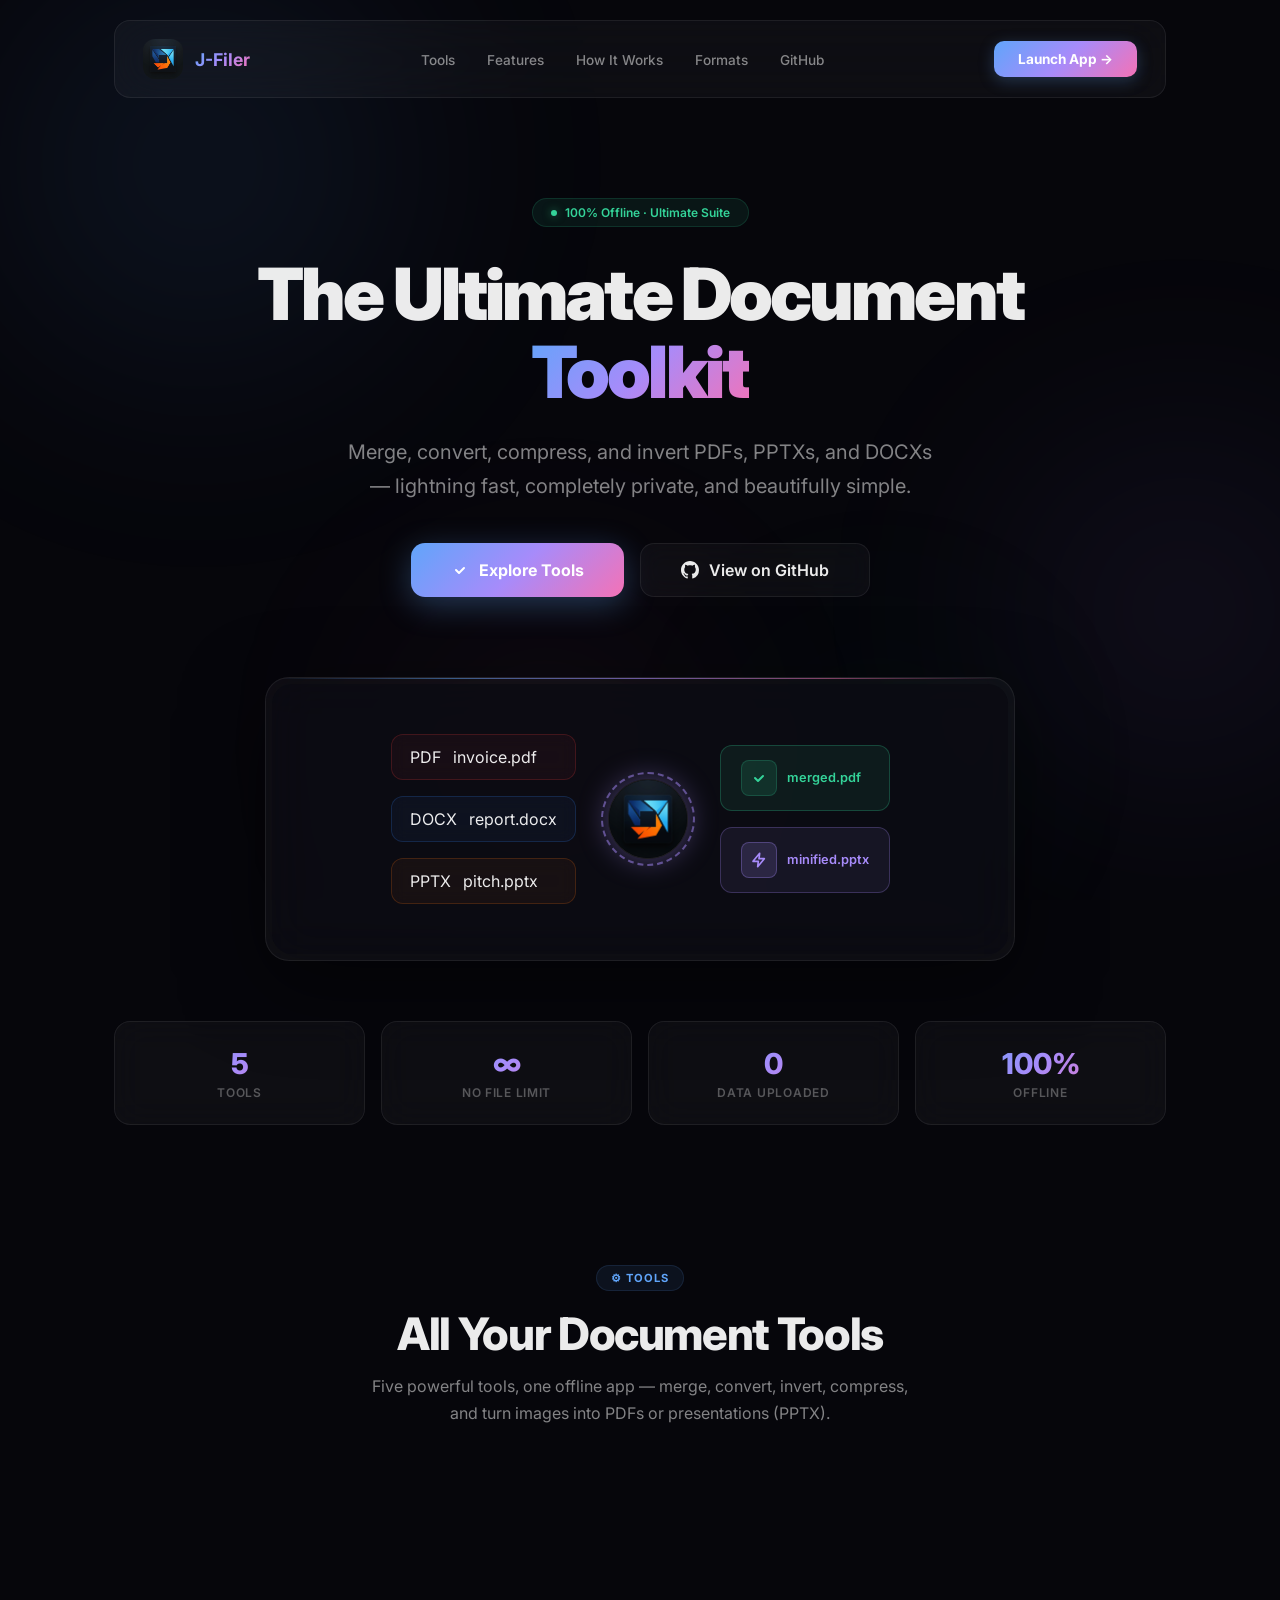
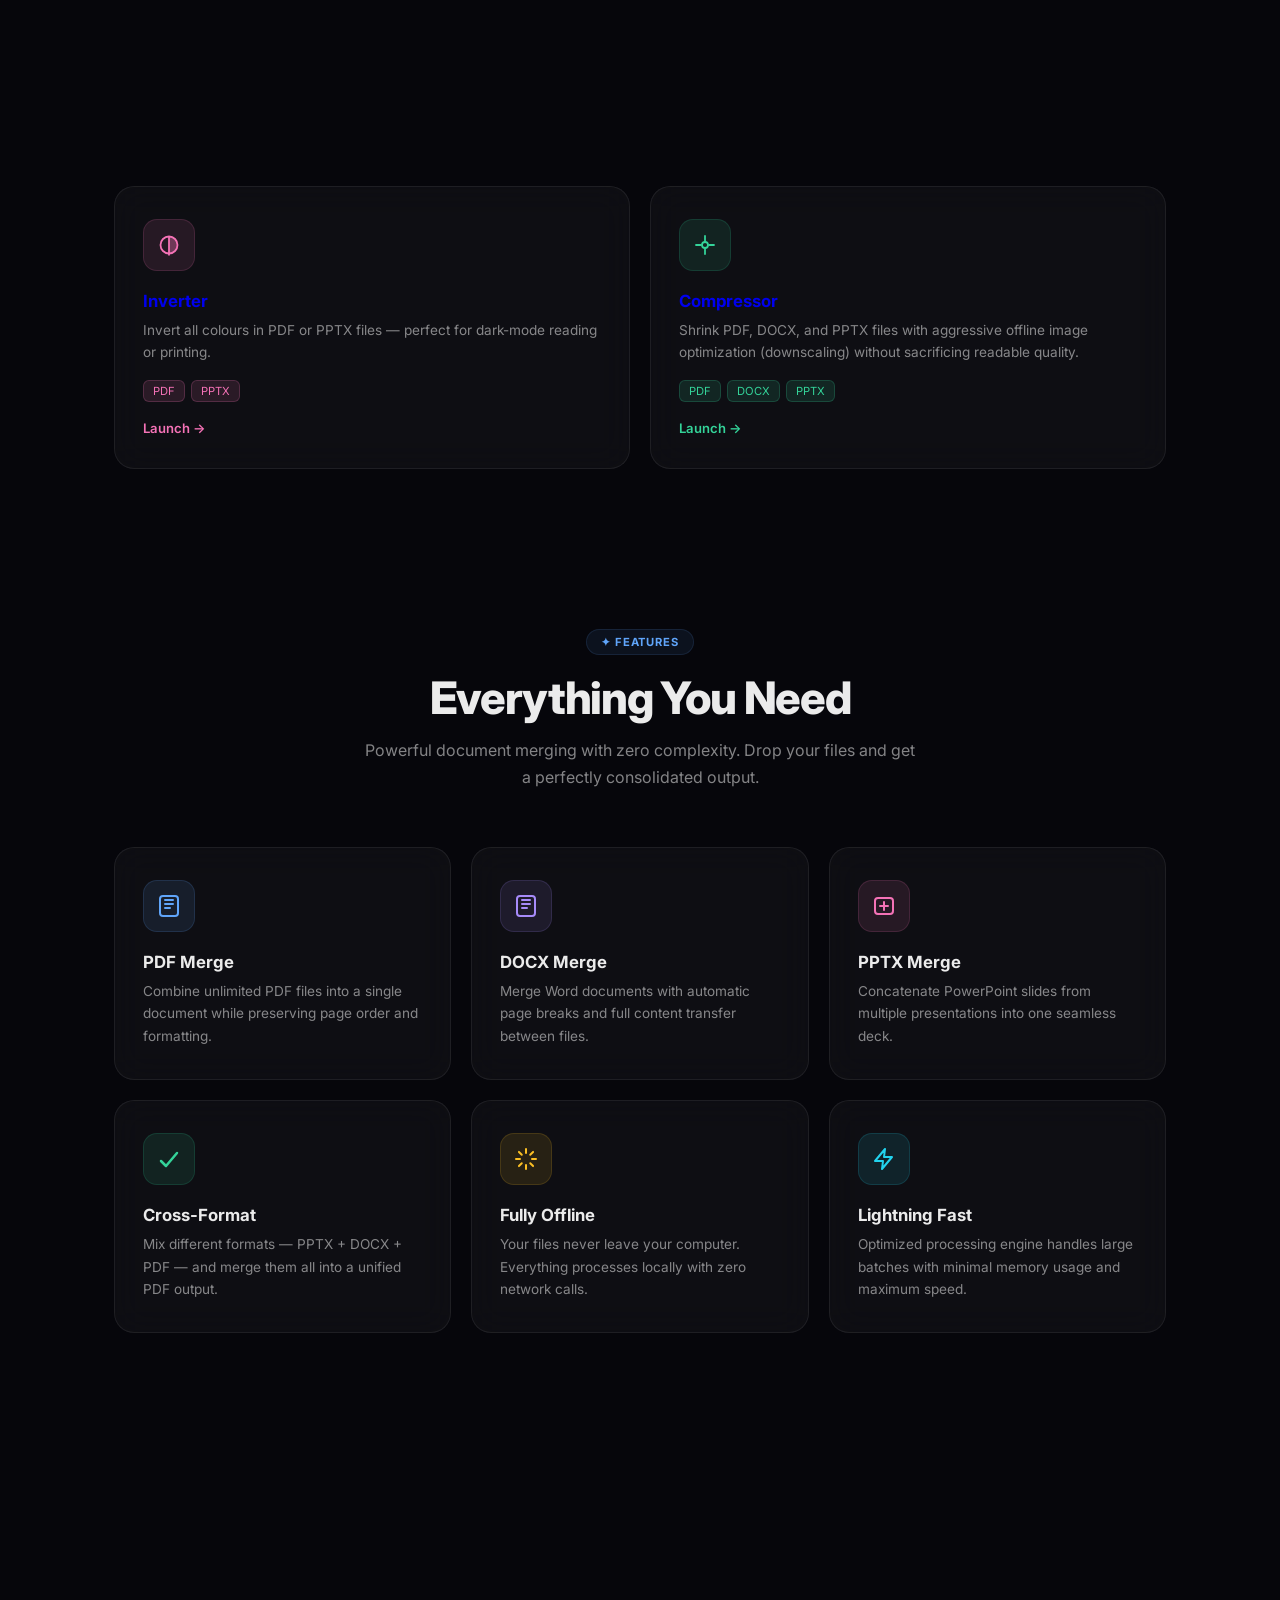
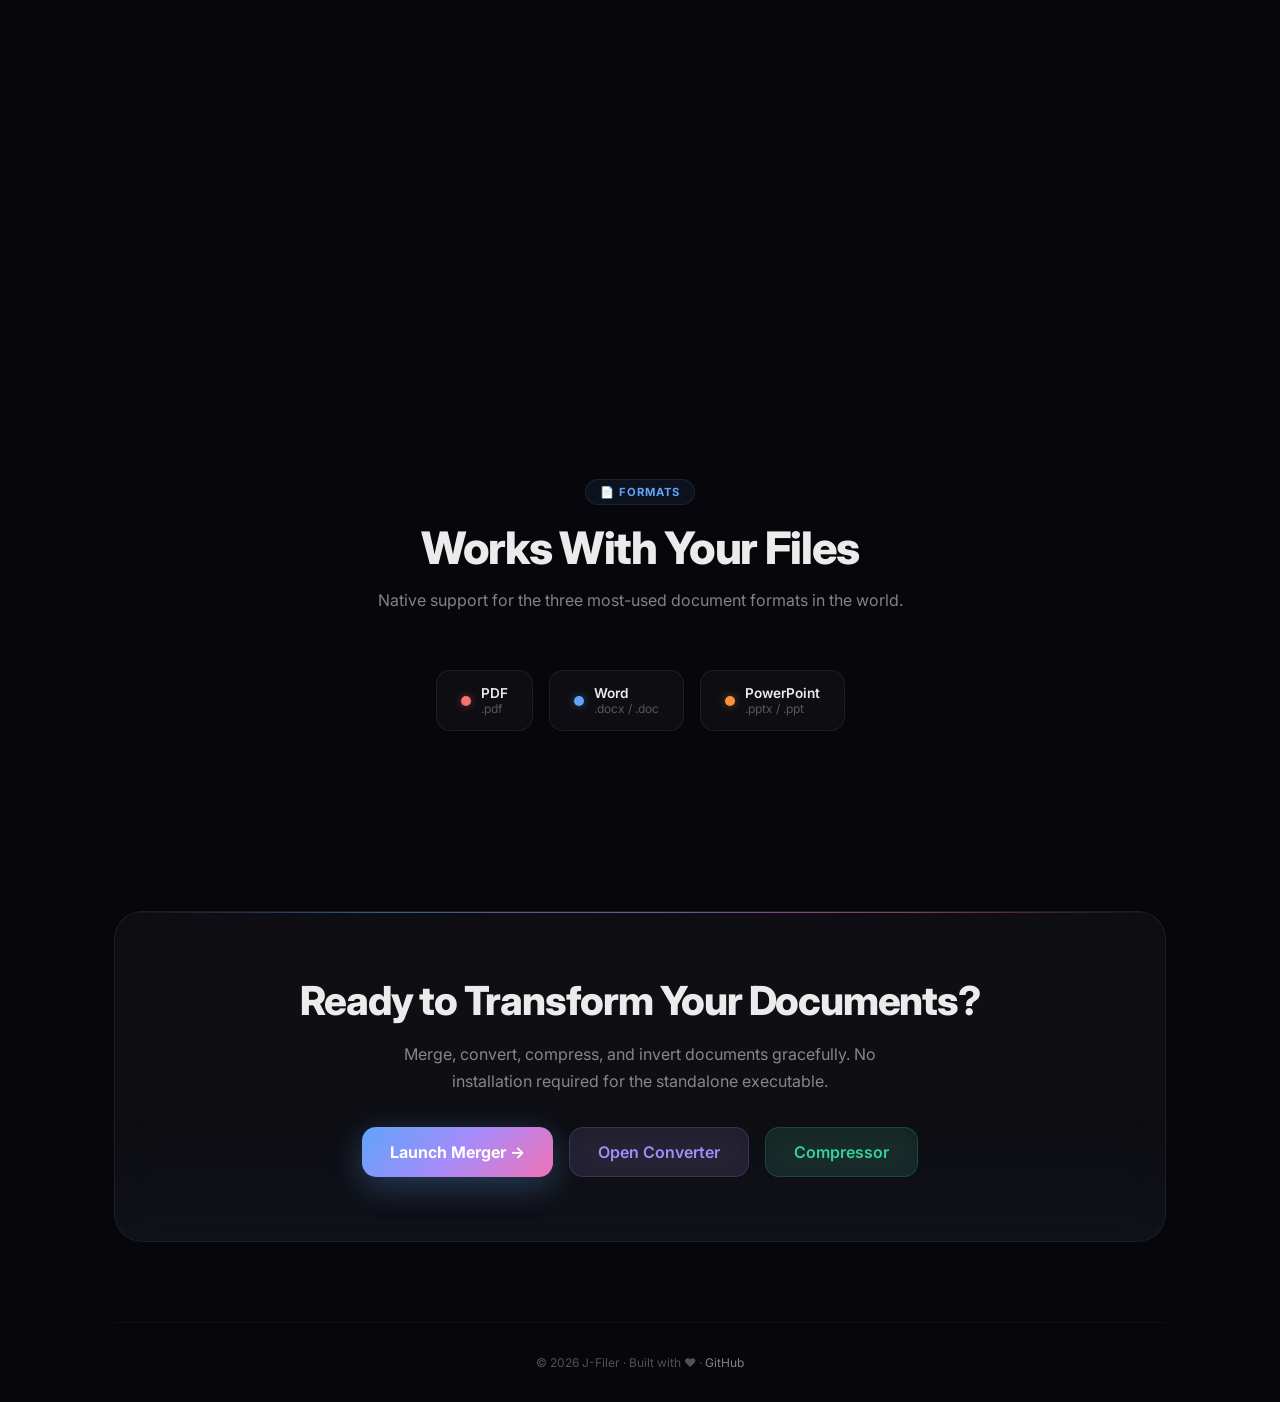
==== commit 1a5f79ac: "Update logo scale in Hero orb and refine README toolkit docs" ====
--- a/templates/landing.html
+++ b/templates/landing.html
@@ -1060,8 +1060,8 @@
                     <!-- Center: J-Filer Engine -->
                     <div class="engine-orb"
                         style="position:relative; width:80px; height:80px; display:flex; align-items:center; justify-content:center; border-radius:50%; background:rgba(0,0,0,0.5); border:1px solid rgba(255,255,255,0.1); box-shadow:0 0 30px rgba(167, 139, 250, 0.4); z-index:2; animation: pulseEngine 3s infinite alternate;">
-                        <img src="/static/logo.png" alt="Engine" width="50" height="50"
-                            style="object-fit: contain; border-radius:12px; overflow:hidden;">
+                        <img src="/static/logo.png" alt="Engine"
+                            style="width:100%; height:100%; object-fit: cover; border-radius:50%;">
                         <!-- Rotating ring -->
                         <div
                             style="position:absolute; inset:-8px; border-radius:50%; border:2px dashed rgba(167, 139, 250, 0.5); animation: spinRing 8s linear infinite;">
